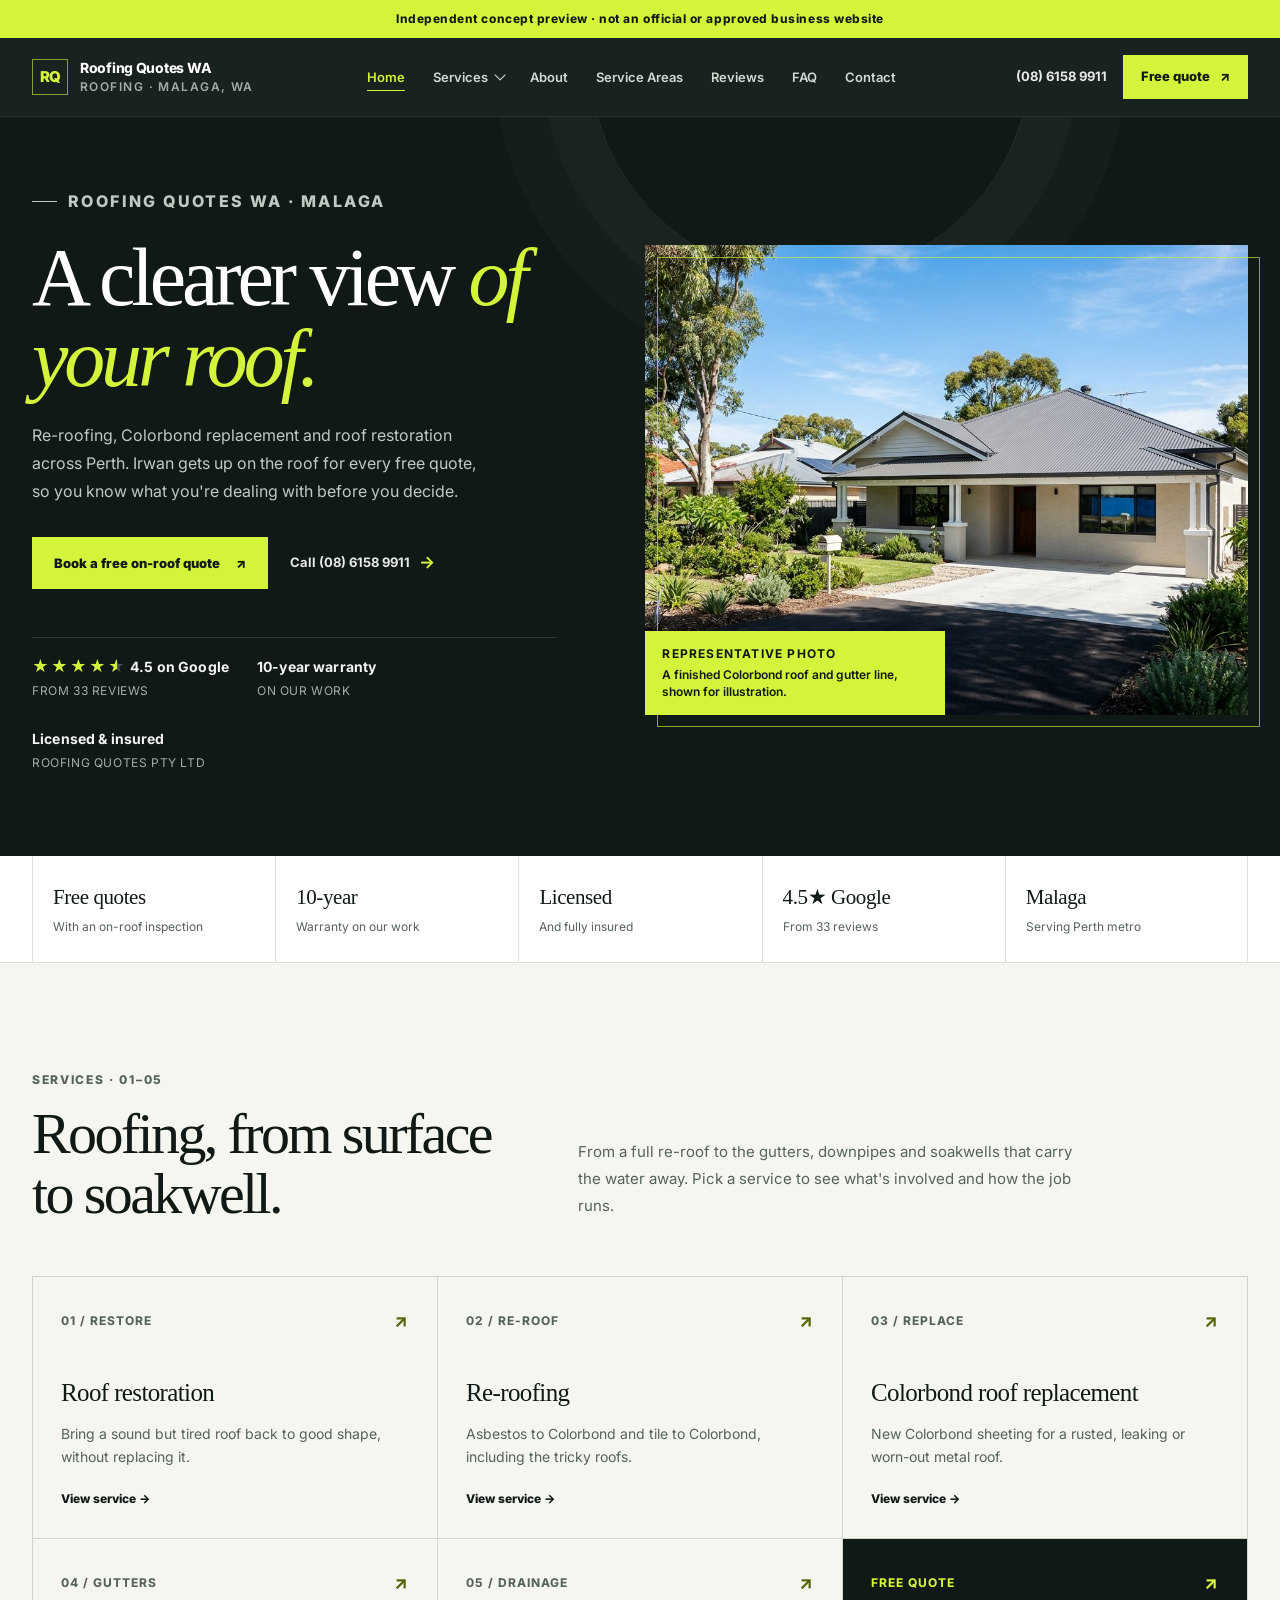
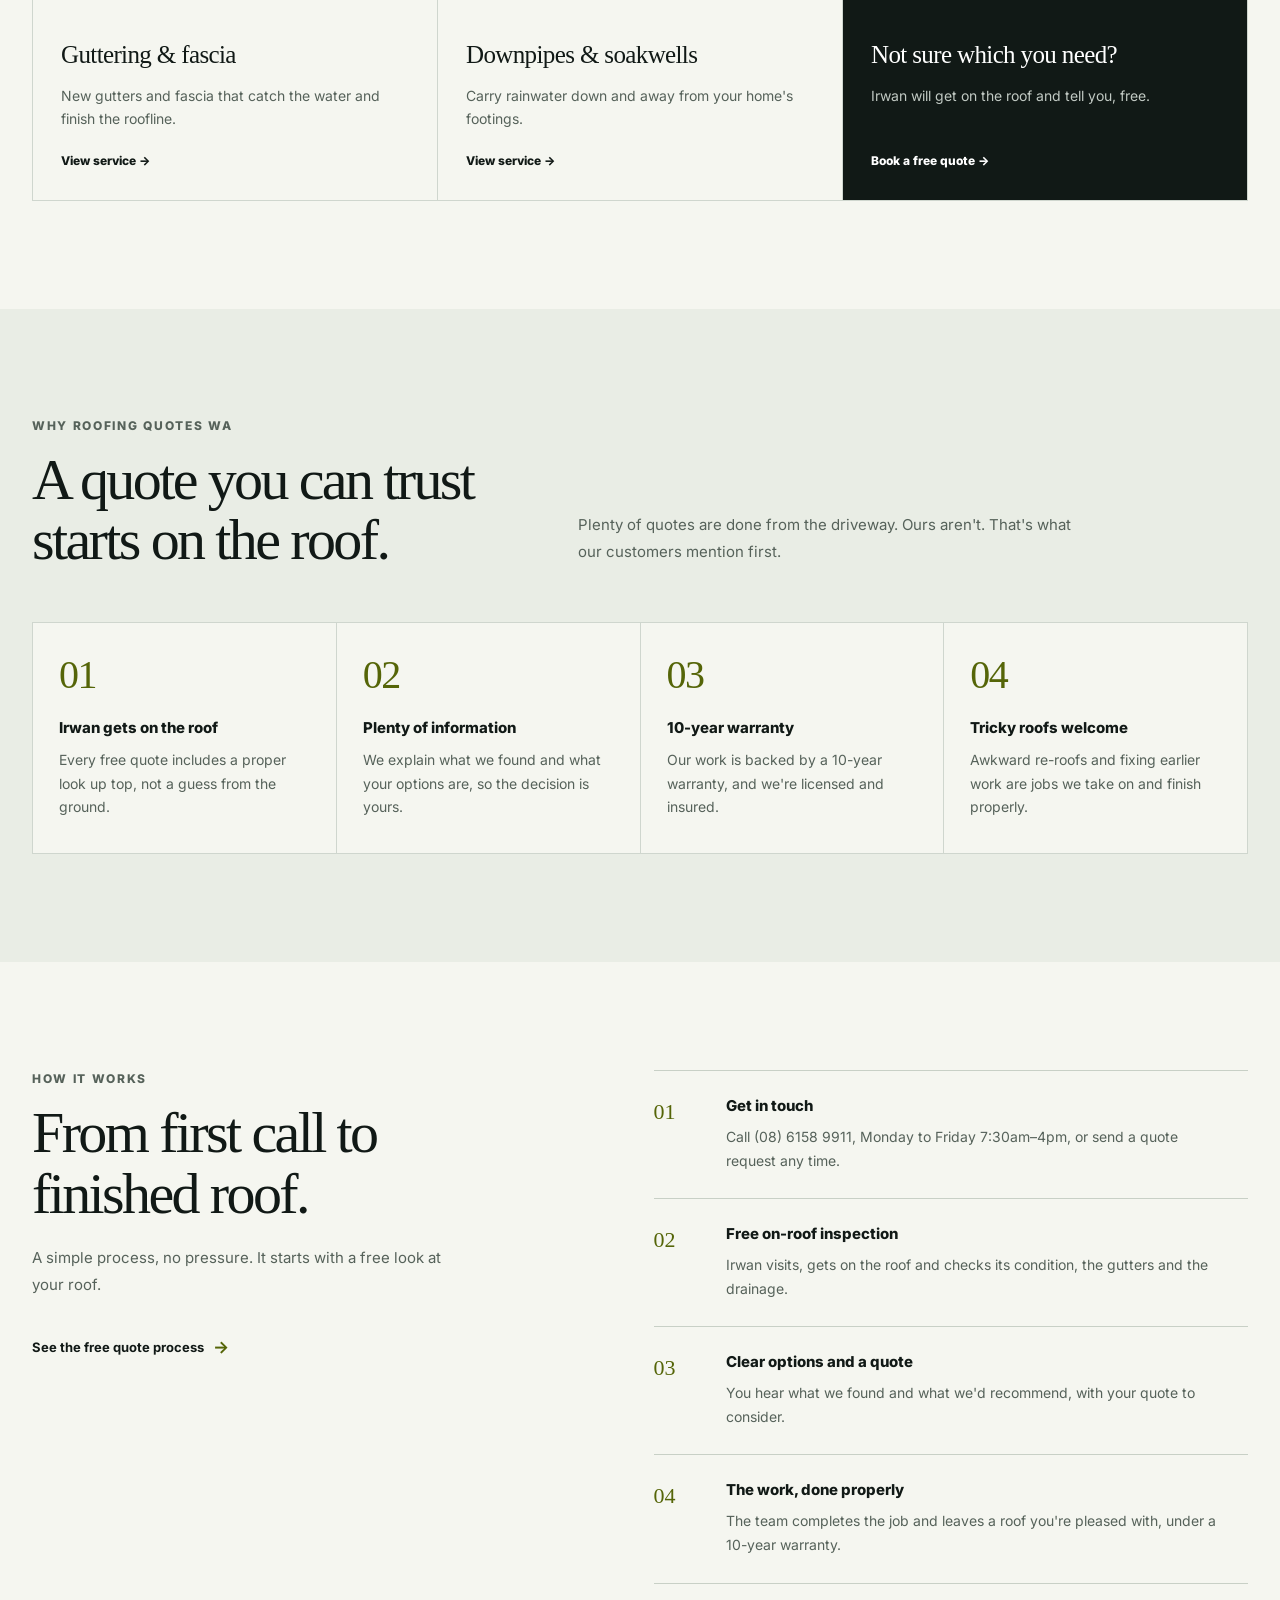
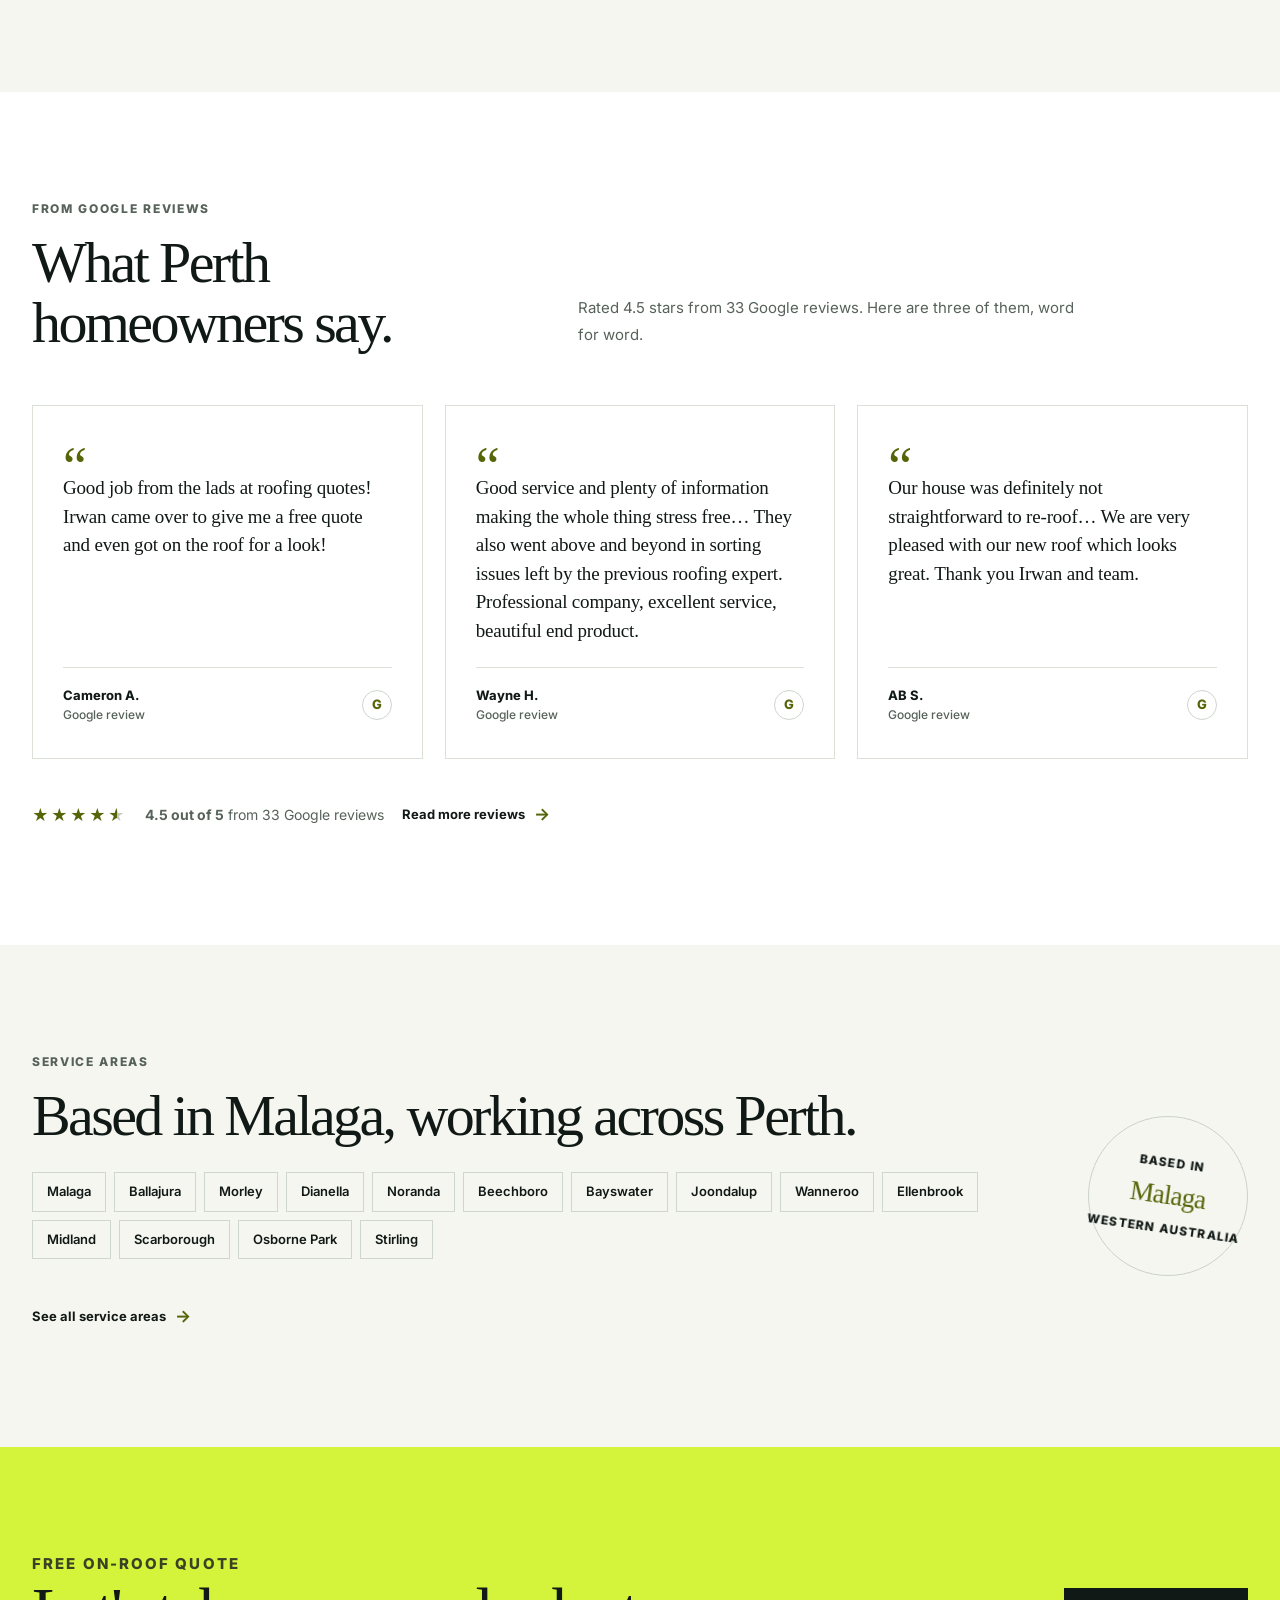
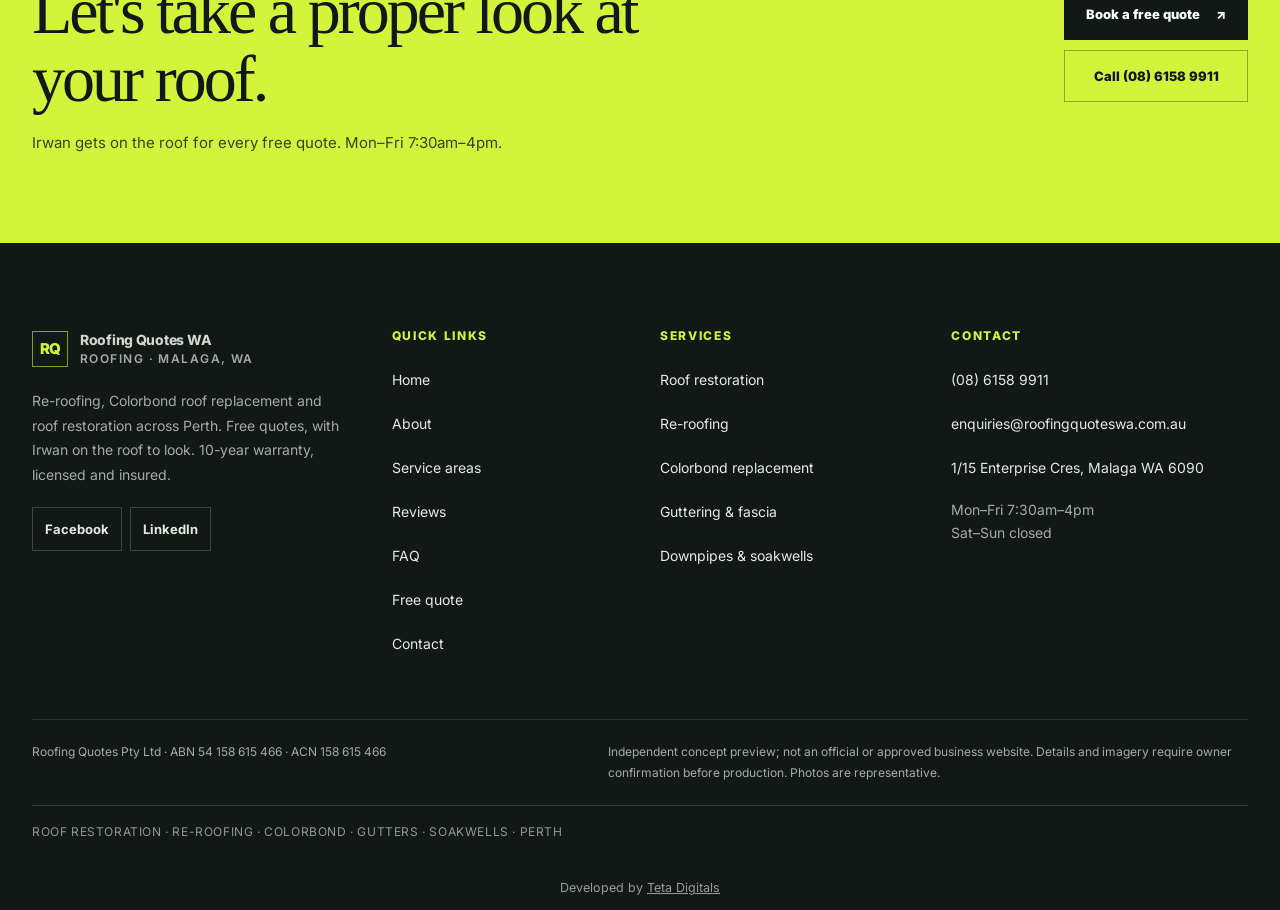
==== roofing-quotes-wa/index.html @ ecea7146 "12 AU roofer preview sites" ====
<!doctype html>
<html lang="en-AU">
<head>
  <meta charset="utf-8">
  <meta name="robots" content="noindex,nofollow">
  <meta name="viewport" content="width=device-width, initial-scale=1">
  <meta name="description" content="Concept website for Roofing Quotes WA: roof restoration, re-roofing, Colorbond roof replacement, guttering, fascia, downpipes and soakwells across Perth, from Malaga.">
  <meta name="theme-color" content="#111916">
  <title>Roofing Quotes WA · Re-roofing &amp; roof restoration, Perth</title>
  <link rel="preconnect" href="https://fonts.googleapis.com">
  <link rel="preconnect" href="https://fonts.gstatic.com" crossorigin>
  <link rel="stylesheet" href="https://fonts.googleapis.com/css2?family=Inter:wght@400;500;600;700;800&display=swap">
  <style>
    :root {
      color-scheme: light;
      --ink: #111916;
      --ink-soft: #28342e;
      --paper: #f5f6f0;
      --white: #fff;
      --lime: #d3f43b;
      --lime-hi: #e0ff55;
      --muted: #56625a;
      --line: #dce1d8;
      --line-2: #cfd6ce;
      --sage: #e9ede5;
      --olive: #556508;
      --on-dark: #c1c9c3;
      --on-dark-2: #a3ada6;
      --serif: Georgia, "Times New Roman", serif;
      --sans: Inter, ui-sans-serif, system-ui, -apple-system, BlinkMacSystemFont, "Segoe UI", sans-serif;
      --max: 1240px;
      --ease: cubic-bezier(.2,.7,.2,1);
    }
    * { box-sizing: border-box; }
    html { scroll-behavior: smooth; }
    body { margin: 0; background: var(--paper); color: var(--ink); font-family: var(--sans); -webkit-font-smoothing: antialiased; line-height: 1.5; }
    img { display: block; max-width: 100%; }
    a { color: inherit; }
    a:focus-visible, button:focus-visible, input:focus-visible, select:focus-visible, textarea:focus-visible, summary:focus-visible { outline: 3px solid #8fac00; outline-offset: 3px; border-radius: 2px; }
    .wrap { width: min(var(--max), calc(100% - 64px)); margin: auto; }
    .skip { position: absolute; left: 12px; top: -80px; z-index: 100; min-height: 48px; min-width: 48px; display: inline-flex; align-items: center; padding: 12px 16px; background: var(--lime); color: var(--ink); font-weight: 800; font-size: 13px; text-decoration: none; }
    .skip:focus { top: 12px; }

    /* Preview banner */
    .preview-notice { padding: 10px 20px; background: var(--lime); color: var(--ink); text-align: center; font-size: 12px; font-weight: 750; letter-spacing: .045em; }

    /* Header */
    .site-header { position: sticky; top: 0; z-index: 50; background: rgba(17,25,22,.96); color: var(--white); backdrop-filter: blur(10px); border-bottom: 1px solid rgba(255,255,255,.07); transition: box-shadow .3s ease; }
    .site-header.scrolled { box-shadow: 0 10px 30px rgba(0,0,0,.18); }
    .header-inner { min-height: 78px; display: flex; align-items: center; justify-content: space-between; gap: 24px; }
    .brand { display: inline-flex; align-items: center; gap: 12px; min-height: 44px; color: inherit; text-decoration: none; }
    .brand-mark { width: 36px; height: 36px; display: grid; place-items: center; border: 1px solid rgba(211,244,59,.6); color: var(--lime); font-size: 15px; font-weight: 850; letter-spacing: -.08em; flex-shrink: 0; }
    .brand-name { font-size: 14px; font-weight: 760; letter-spacing: -.02em; line-height: 1.15; }
    .brand-name small { display: block; margin-top: 4px; color: var(--on-dark-2); font-size: 12px; font-weight: 600; letter-spacing: .12em; text-transform: uppercase; }
    .main-nav { display: flex; align-items: center; gap: 4px; }
    .main-nav > a, .drop-toggle { min-height: 44px; display: inline-flex; align-items: center; gap: 6px; padding: 0 12px; color: #d3dad4; text-decoration: none; font: 600 13px var(--sans); background: none; border: 0; cursor: pointer; position: relative; transition: color .2s ease; }
    .main-nav > a::after, .drop-toggle::after { content: ""; position: absolute; left: 12px; right: 12px; bottom: 8px; height: 1px; background: var(--lime); transform: scaleX(0); transform-origin: left; transition: transform .3s var(--ease); }
    .main-nav > a:hover, .drop-toggle:hover, .main-nav > a.active, .drop-toggle.active { color: var(--lime); }
    .main-nav > a.active::after, .drop-toggle.active::after { transform: scaleX(1); }
    .caret { width: 8px; height: 8px; border-right: 1.5px solid currentColor; border-bottom: 1.5px solid currentColor; transform: rotate(45deg) translateY(-3px); transition: transform .25s ease; }
    .has-drop { position: relative; }
    .has-drop.open .caret { transform: rotate(-135deg) translateY(-1px); }
    .drop { position: absolute; top: calc(100% + 10px); left: -8px; width: 330px; padding: 10px; background: var(--white); color: var(--ink); box-shadow: 0 24px 50px rgba(0,0,0,.22); opacity: 0; visibility: hidden; transform: translateY(6px); transition: opacity .2s ease, transform .2s ease, visibility .2s; }
    .drop::before { content: ""; position: absolute; left: 0; right: 0; top: -12px; height: 12px; }
    .has-drop.open .drop { opacity: 1; visibility: visible; transform: none; }
    .drop a { display: grid; grid-template-columns: 30px 1fr; gap: 4px 10px; min-height: 44px; padding: 11px 12px; text-decoration: none; border-left: 2px solid transparent; transition: background .2s ease, border-color .2s ease; }
    .drop a:hover, .drop a.active { background: var(--paper); border-left-color: var(--lime); }
    .drop a span { color: var(--olive); font-family: var(--serif); font-size: 15px; grid-row: span 2; }
    .drop a b { font-size: 13px; font-weight: 700; }
    .drop a small { color: var(--muted); font-size: 12px; }
    .drop a.drop-all { display: flex; justify-content: space-between; align-items: center; margin-top: 6px; border-top: 1px solid var(--line); font-size: 12px; font-weight: 800; }
    .header-actions { display: flex; align-items: center; gap: 10px; }
    .header-phone { min-height: 44px; display: inline-flex; align-items: center; padding: 0 6px; color: #e6ebe6; font-size: 13px; font-weight: 700; text-decoration: none; white-space: nowrap; }
    .header-phone:hover { color: var(--lime); }
    .nav-cta { min-height: 44px; display: inline-flex; align-items: center; gap: 10px; padding: 0 18px; background: var(--lime); color: var(--ink); font-size: 13px; font-weight: 800; text-decoration: none; white-space: nowrap; transition: background .2s ease, transform .2s ease; }
    .nav-cta:hover { background: var(--lime-hi); transform: translateY(-1px); }
    .burger { display: none; width: 44px; height: 44px; padding: 0; border: 1px solid rgba(255,255,255,.2); background: transparent; color: var(--white); cursor: pointer; place-items: center; }
    .burger span { display: block; width: 18px; height: 1.5px; background: currentColor; position: relative; transition: background .2s; }
    .burger span::before, .burger span::after { content: ""; position: absolute; left: 0; width: 18px; height: 1.5px; background: currentColor; transition: transform .25s var(--ease); }
    .burger span::before { top: -6px; } .burger span::after { top: 6px; }
    .burger[aria-expanded="true"] span { background: transparent; }
    .burger[aria-expanded="true"] span::before { transform: translateY(6px) rotate(45deg); }
    .burger[aria-expanded="true"] span::after { transform: translateY(-6px) rotate(-45deg); }
    .mobile-panel { display: none; }

    /* Buttons */
    .button { min-height: 52px; padding: 0 22px; display: inline-flex; align-items: center; justify-content: center; gap: 16px; background: var(--lime); color: var(--ink); font: 850 13px var(--sans); text-decoration: none; border: 0; cursor: pointer; transition: transform .2s ease, background .2s ease; }
    .button:hover { transform: translateY(-2px); background: var(--lime-hi); }
    .button--dark { background: var(--ink); color: var(--white); }
    .button--dark:hover { background: #27342d; }
    .button--ghost { background: transparent; color: var(--ink); border: 1px solid var(--line-2); }
    .button--ghost:hover { background: var(--white); }
    .text-link { min-height: 44px; display: inline-flex; align-items: center; gap: 9px; color: #e6ebe6; font-size: 13px; font-weight: 700; text-decoration: none; }
    .text-link span { color: var(--lime); font-size: 17px; transition: transform .2s ease; }
    .text-link:hover span { transform: translateX(3px); }
    .text-link--dark { color: var(--ink); }
    .text-link--dark span { color: var(--olive); }

    /* Pages */
    .page { display: none; }
    .page.is-active { display: block; animation: pageIn .45s var(--ease) both; }
    @keyframes pageIn { from { opacity: 0; transform: translateY(8px); } to { opacity: 1; transform: none; } }
    .js .reveal { opacity: 0; transform: translateY(22px); transition: opacity .7s var(--ease), transform .7s var(--ease); }
    .js .reveal.in { opacity: 1; transform: none; }
    .reveal.d1 { transition-delay: .08s; } .reveal.d2 { transition-delay: .16s; } .reveal.d3 { transition-delay: .24s; }

    /* Type */
    .eyebrow { display: flex; align-items: center; gap: 11px; margin: 0; color: var(--lime); font-size: 12px; font-weight: 800; letter-spacing: .15em; text-transform: uppercase; }
    .eyebrow::before { content: ""; display: inline-block; width: 25px; height: 1px; background: currentColor; }
    h1 { margin: 22px 0; font-family: var(--serif); font-size: clamp(46px, 6.4vw, 82px); font-weight: 400; letter-spacing: -.05em; line-height: .99; }
    h1 em, h2 em { color: var(--lime); font-style: italic; font-weight: 400; }
    h2 { margin: 0; font-family: var(--serif); font-size: clamp(36px, 4.6vw, 58px); font-weight: 400; letter-spacing: -.045em; line-height: 1.04; }
    .light h2 em { color: var(--olive); }
    h3 { font-family: var(--serif); font-weight: 400; letter-spacing: -.025em; }
    .kicker { margin: 0 0 15px; color: var(--muted); font-size: 12px; font-weight: 800; letter-spacing: .14em; text-transform: uppercase; }
    .lead { color: var(--muted); font-size: 15px; line-height: 1.8; }

    /* Home hero */
    .hero { position: relative; overflow: hidden; background: var(--ink); color: var(--white); }
    .hero::after, .page-hero::after { content: ""; position: absolute; z-index: 0; width: 440px; height: 440px; top: -280px; left: 46%; border: 1px solid rgba(255,255,255,.09); border-radius: 50%; box-shadow: 0 0 0 48px rgba(255,255,255,.025), 0 0 0 96px rgba(255,255,255,.02); pointer-events: none; }
    .hero-inner { position: relative; z-index: 1; min-height: 640px; padding: 70px 0 84px; display: grid; grid-template-columns: .93fr 1.07fr; align-items: center; gap: clamp(38px, 7vw, 94px); }
    .hero-copy > p { max-width: 450px; margin: 0; color: var(--on-dark); font-size: 16px; line-height: 1.75; }
    .hero-actions { display: flex; align-items: center; gap: 22px; flex-wrap: wrap; margin-top: 32px; }
    .hero-meta { display: flex; flex-wrap: wrap; gap: 28px; margin-top: 48px; padding-top: 18px; border-top: 1px solid rgba(255,255,255,.14); color: var(--on-dark-2); font-size: 12px; letter-spacing: .05em; text-transform: uppercase; }
    .hero-meta strong { display: block; margin-bottom: 5px; color: #f4f6f2; font-size: 14px; letter-spacing: .01em; text-transform: none; }
    .hero-photo { position: relative; margin: 0; min-height: 470px; background: #39443d; }
    .hero-photo::before { content: ""; position: absolute; z-index: 1; inset: 12px -12px -12px 12px; border: 1px solid rgba(211,244,59,.65); pointer-events: none; }
    .hero-photo img { position: absolute; width: 100%; height: 100%; inset: 0; object-fit: cover; }
    .photo-caption { position: absolute; z-index: 2; left: 0; bottom: 0; max-width: 300px; padding: 14px 17px; background: var(--lime); color: var(--ink); font-size: 12px; font-weight: 600; line-height: 1.45; }
    .photo-caption b { display: block; margin-bottom: 3px; font-size: 12px; letter-spacing: .1em; text-transform: uppercase; }
    .stars { --r: 4.5; --on: var(--lime); --off: rgba(255,255,255,.25); display: inline-block; font-size: 16px; letter-spacing: 2px; line-height: 1; background: linear-gradient(90deg, var(--on) calc(var(--r) / 5 * 100%), var(--off) 0); -webkit-background-clip: text; background-clip: text; color: transparent; }
    .stars::before { content: "★★★★★"; }
    .stars--light { --on: var(--olive); --off: #c3cabf; }

    /* Trust bar */
    .trust { background: var(--white); border-bottom: 1px solid var(--line); }
    .trust-inner { display: grid; grid-template-columns: repeat(5, 1fr); }
    .trust-item { padding: 26px 20px; border-left: 1px solid var(--line); display: flex; flex-direction: column; gap: 4px; }
    .trust-item:last-child { border-right: 1px solid var(--line); }
    .trust-item b { font-family: var(--serif); font-size: 21px; font-weight: 400; letter-spacing: -.02em; }
    .trust-item span { color: var(--muted); font-size: 12px; }

    /* Sections */
    .section { padding: 108px 0; }
    .section--sage { background: var(--sage); }
    .section--white { background: var(--white); }
    .section-heading { display: grid; grid-template-columns: .85fr 1.15fr; gap: 50px; align-items: end; margin-bottom: 52px; }
    .section-heading > p { max-width: 520px; margin: 0 0 5px; color: var(--muted); font-size: 15px; line-height: 1.8; }

    .service-grid { display: grid; grid-template-columns: repeat(3, 1fr); border-top: 1px solid var(--line-2); border-left: 1px solid var(--line-2); }
    .service-card { position: relative; min-height: 250px; padding: 30px 28px; display: flex; flex-direction: column; border-right: 1px solid var(--line-2); border-bottom: 1px solid var(--line-2); text-decoration: none; transition: background .25s ease; }
    .service-card::after { content: ""; position: absolute; left: 0; bottom: -1px; height: 2px; width: 100%; background: var(--lime); transform: scaleX(0); transform-origin: left; transition: transform .4s var(--ease); }
    .service-card:hover { background: var(--white); }
    .service-card:hover::after { transform: scaleX(1); }
    .service-number { display: flex; align-items: center; justify-content: space-between; color: var(--muted); font-size: 12px; font-weight: 750; letter-spacing: .08em; }
    .service-number span:last-child { color: var(--olive); font-size: 18px; transition: transform .25s ease; }
    .service-card:hover .service-number span:last-child { transform: translate(3px, -3px); }
    .service-card h3 { margin: 40px 0 10px; font-size: 25px; }
    .service-card p { margin: 0; color: var(--muted); font-size: 14px; line-height: 1.65; }
    .service-card .more { margin-top: auto; padding-top: 22px; font-size: 12px; font-weight: 800; }
    .service-card--cta { background: var(--ink); color: var(--white); }
    .service-card--cta:hover { background: var(--ink-soft); }
    .service-card--cta p { color: var(--on-dark); }
    .service-card--cta .service-number { color: var(--lime); }
    .service-card--cta .service-number span:last-child { color: var(--lime); }

    .why-grid { display: grid; grid-template-columns: repeat(4, 1fr); gap: 1px; background: var(--line-2); border: 1px solid var(--line-2); }
    .why { padding: 32px 26px 34px; background: var(--paper); }
    .why .num { color: var(--olive); font-family: var(--serif); font-size: 40px; letter-spacing: -.04em; line-height: 1; }
    .why h3 { margin: 22px 0 8px; font-family: var(--sans); font-size: 15px; font-weight: 780; letter-spacing: 0; }
    .why p { margin: 0; color: var(--muted); font-size: 14px; line-height: 1.7; }

    .split { display: grid; grid-template-columns: .92fr 1.08fr; gap: clamp(50px, 9vw, 130px); align-items: start; }
    .split-intro p:not(.kicker) { max-width: 420px; margin: 20px 0 0; color: var(--muted); font-size: 15px; line-height: 1.8; }
    .split-intro .button, .split-intro .text-link { margin-top: 28px; }
    .steps { border-top: 1px solid #c8d0c6; margin: 0; padding: 0; list-style: none; }
    .step { display: grid; grid-template-columns: 54px 1fr; gap: 18px; padding: 24px 0 26px; border-bottom: 1px solid #c8d0c6; }
    .step-no { color: var(--olive); font-family: var(--serif); font-size: 22px; }
    .step h3 { margin: 0 0 7px; font-family: var(--sans); font-size: 15px; font-weight: 780; letter-spacing: 0; }
    .step p { max-width: 500px; margin: 0; color: var(--muted); font-size: 14px; line-height: 1.7; }

    .quotes { display: grid; grid-template-columns: repeat(3, 1fr); gap: 22px; }
    .quote-card { margin: 0; padding: 34px 30px; display: flex; flex-direction: column; gap: 22px; background: var(--white); border: 1px solid var(--line); transition: transform .3s var(--ease), box-shadow .3s ease; }
    .quote-card:hover { transform: translateY(-4px); box-shadow: 0 20px 40px rgba(17,25,22,.08); }
    .quote-card blockquote { margin: 0; font-family: var(--serif); font-size: 19px; line-height: 1.5; letter-spacing: -.01em; }
    .quote-card blockquote::before { content: "“"; display: block; height: 34px; color: var(--olive); font-size: 54px; line-height: 1; }
    .quote-card figcaption { margin-top: auto; padding-top: 18px; border-top: 1px solid var(--line); display: flex; justify-content: space-between; align-items: center; gap: 12px; font-size: 13px; font-weight: 750; }
    .quote-card figcaption small { display: block; color: var(--muted); font-weight: 500; font-size: 12px; }
    .g-mark { width: 30px; height: 30px; display: grid; place-items: center; border: 1px solid var(--line-2); border-radius: 50%; color: var(--olive); font-size: 13px; font-weight: 800; }
    main:focus { outline: none; }
    .rating-row { display: flex; align-items: center; gap: 18px; flex-wrap: wrap; margin-top: 34px; }
    .rating-row p { margin: 0; color: var(--muted); font-size: 14px; }

    .areas-teaser { display: grid; grid-template-columns: 1fr auto; align-items: center; gap: 40px; }
    .suburb-cloud { display: flex; flex-wrap: wrap; gap: 8px; margin-top: 26px; padding: 0; list-style: none; }
    .suburb-cloud li { padding: 9px 14px; border: 1px solid var(--line-2); font-size: 13px; font-weight: 600; background: var(--paper); }
    .location-stamp { width: 160px; height: 160px; display: grid; place-items: center; border: 1px solid #cad2c8; border-radius: 50%; text-align: center; transform: rotate(-8deg); flex-shrink: 0; }
    .location-stamp span { transform: rotate(8deg); color: var(--ink); font-size: 12px; font-weight: 800; line-height: 1.7; letter-spacing: .1em; text-transform: uppercase; }
    .location-stamp b { display: block; color: var(--olive); font-family: var(--serif); font-size: 27px; font-weight: 400; letter-spacing: -.03em; text-transform: none; }

    /* CTA band */
    .cta-band { padding: 88px 0; background: var(--lime); }
    .cta-inner { display: flex; align-items: center; justify-content: space-between; gap: 38px; }
    .cta-band h2 { max-width: 680px; font-size: clamp(38px, 5.3vw, 66px); }
    .cta-band p { margin: 16px 0 0; color: #394222; font-size: 15px; line-height: 1.7; }
    .cta-band .kicker { color: #394222; }
    .cta-actions { display: flex; flex-direction: column; gap: 10px; flex-shrink: 0; }
    .cta-actions .button--ghost { border-color: rgba(17,25,22,.35); }
    .cta-actions .button--ghost:hover { background: rgba(255,255,255,.4); }

    /* Inner page hero */
    .page-hero { position: relative; overflow: hidden; background: var(--ink); color: var(--white); }
    .page-hero-inner { position: relative; z-index: 1; padding: 64px 0 80px; }
    .page-hero h1 { max-width: 820px; font-size: clamp(42px, 5.6vw, 72px); }
    .page-hero p.sub { max-width: 600px; margin: 0; color: var(--on-dark); font-size: 16px; line-height: 1.75; }
    .page-hero .hero-actions { margin-top: 30px; }
    .crumbs { display: flex; flex-wrap: wrap; align-items: center; gap: 4px; margin: 0 0 22px; padding: 0; list-style: none; color: var(--on-dark-2); font-size: 12px; }
    .crumbs a { min-height: 44px; display: inline-flex; align-items: center; color: #e6ebe6; text-decoration: none; }
    .crumbs a:hover { color: var(--lime); }
    .crumbs li + li::before { content: "/"; margin-right: 4px; color: #6f7b73; }
    .page-hero--split .page-hero-inner { display: grid; grid-template-columns: 1fr .9fr; gap: clamp(36px, 6vw, 80px); align-items: center; }

    /* Service detail */
    .detail-grid { display: grid; grid-template-columns: 1.1fr .9fr; gap: clamp(40px, 7vw, 100px); align-items: start; }
    .detail-copy p { margin: 0 0 18px; color: var(--ink-soft); font-size: 16px; line-height: 1.85; }
    .detail-copy h2 { margin-bottom: 26px; }
    .signs { margin: 0; padding: 30px; list-style: none; background: var(--white); border: 1px solid var(--line); }
    .signs h3 { margin: 0 0 14px; font-size: 24px; }
    .signs li { display: grid; grid-template-columns: 22px 1fr; gap: 10px; padding: 13px 0; border-top: 1px solid var(--line); font-size: 14px; line-height: 1.6; color: var(--ink-soft); }
    .signs li::before { content: ""; width: 8px; height: 8px; margin-top: 7px; background: #9db60a; border-radius: 50%; }
    .signs li.h { display: block; border: 0; padding: 0; }
    .signs li.h::before { display: none; }
    .detail-photo { position: relative; margin: 0 0 0; }
    .detail-photo img { width: 100%; aspect-ratio: 4 / 3; object-fit: cover; }
    .detail-photo figcaption { margin-top: 10px; color: var(--muted); font-size: 12px; }
    .options { display: grid; grid-template-columns: 1fr 1fr; gap: 1px; margin-top: 26px; background: var(--line-2); border: 1px solid var(--line-2); }
    .options div { padding: 22px; background: var(--paper); }
    .options b { display: block; margin-bottom: 6px; font-family: var(--serif); font-weight: 400; font-size: 20px; }
    .options p { margin: 0; font-size: 14px; color: var(--muted); line-height: 1.6; }

    /* About */
    .story { display: grid; grid-template-columns: .8fr 1.2fr; gap: clamp(40px, 8vw, 120px); }
    .story-body p { margin: 0 0 20px; font-size: 17px; line-height: 1.85; color: var(--ink-soft); }
    .story-body p:first-child { font-family: var(--serif); font-size: 26px; line-height: 1.45; letter-spacing: -.015em; color: var(--ink); }
    .creds { display: grid; grid-template-columns: repeat(3, 1fr); gap: 22px; }
    .cred { padding: 28px; background: var(--white); border: 1px solid var(--line); }
    .cred .kicker { margin-bottom: 10px; }
    .cred b { display: block; font-family: var(--serif); font-size: 24px; font-weight: 400; letter-spacing: -.02em; }
    .cred p { margin: 10px 0 0; color: var(--muted); font-size: 14px; line-height: 1.6; }
    .badge-panel { position: relative; padding: 40px; background: var(--ink); color: var(--white); }
    .badge-panel::before { content: ""; position: absolute; inset: 12px -12px -12px 12px; border: 1px solid rgba(211,244,59,.5); pointer-events: none; }
    .badge-panel dl { margin: 0; }
    .badge-panel div { padding: 16px 0; border-bottom: 1px solid rgba(255,255,255,.12); }
    .badge-panel div:last-child { border: 0; }
    .badge-panel dt { color: var(--on-dark-2); font-size: 12px; font-weight: 700; letter-spacing: .14em; text-transform: uppercase; }
    .badge-panel dd { margin: 6px 0 0; font-family: var(--serif); font-size: 22px; letter-spacing: -.02em; }

    /* Areas */
    .region-grid { display: grid; grid-template-columns: repeat(3, 1fr); gap: 22px; }
    .region { padding: 32px 30px; background: var(--white); border: 1px solid var(--line); }
    .region h3 { margin: 0 0 6px; font-size: 26px; }
    .region > p { margin: 0 0 18px; color: var(--muted); font-size: 14px; }
    .region ul { margin: 0; padding: 0; list-style: none; columns: 2; column-gap: 18px; }
    .region li { padding: 8px 0; border-top: 1px solid var(--line); font-size: 14px; font-weight: 600; break-inside: avoid; }
    .region--home { background: var(--ink); color: var(--white); border-color: var(--ink); }
    .region--home > p { color: var(--on-dark); }
    .region--home li { border-color: rgba(255,255,255,.14); }

    /* Reviews */
    .rating-card { display: grid; grid-template-columns: auto 1fr auto; gap: 34px; align-items: center; padding: 36px 40px; background: var(--white); border: 1px solid var(--line); margin-bottom: 30px; }
    .rating-card .big { font-family: var(--serif); font-size: 76px; line-height: 1; letter-spacing: -.05em; }
    .rating-card .stars { font-size: 24px; }
    .rating-card p { margin: 8px 0 0; color: var(--muted); font-size: 14px; }

    /* FAQ */
    .faq-wrap { display: grid; grid-template-columns: .7fr 1.3fr; gap: clamp(40px, 7vw, 100px); align-items: start; }
    .faq-side { position: sticky; top: 110px; }
    .faq-side p:not(.kicker) { color: var(--muted); font-size: 15px; line-height: 1.8; }
    .faq { border-top: 1px solid var(--line-2); }
    .faq details { border-bottom: 1px solid var(--line-2); }
    .faq summary { min-height: 64px; display: flex; justify-content: space-between; align-items: center; gap: 20px; padding: 20px 0; cursor: pointer; list-style: none; font-family: var(--serif); font-size: 21px; letter-spacing: -.015em; line-height: 1.35; }
    .faq summary::-webkit-details-marker { display: none; }
    .faq summary::after { content: "+"; flex-shrink: 0; width: 36px; height: 36px; display: grid; place-items: center; border: 1px solid var(--line-2); font-family: var(--sans); font-size: 18px; color: var(--olive); transition: transform .3s var(--ease), background .2s; }
    .faq details[open] summary::after { transform: rotate(45deg); background: var(--lime); color: var(--ink); border-color: var(--lime); }
    .faq summary:hover { color: var(--olive); }
    .faq .answer { padding: 0 60px 24px 0; color: var(--ink-soft); font-size: 15px; line-height: 1.8; }
    .faq .answer p { margin: 0 0 10px; }

    /* Contact + form */
    .contact-grid { display: grid; grid-template-columns: 1.15fr .85fr; gap: clamp(36px, 6vw, 80px); align-items: start; }
    .form-card { position: relative; padding: clamp(28px, 4vw, 46px); background: var(--white); border: 1px solid var(--line); }
    .form-card h2 { font-size: clamp(30px, 3.4vw, 42px); }
    .form-card > p { margin: 12px 0 28px; color: var(--muted); font-size: 14px; line-height: 1.7; }
    .fields { display: grid; grid-template-columns: 1fr 1fr; gap: 18px; }
    .field { display: flex; flex-direction: column; gap: 7px; }
    .field--full { grid-column: 1 / -1; }
    .field label { font-size: 12px; font-weight: 750; letter-spacing: .04em; }
    .field label span { color: var(--muted); font-weight: 500; }
    .field input, .field select, .field textarea { width: 100%; min-height: 50px; padding: 12px 14px; border: 1px solid #b9c2b8; border-radius: 0; background: var(--paper); color: var(--ink); font: 400 15px var(--sans); transition: border-color .2s, background .2s; }
    .field textarea { min-height: 130px; resize: vertical; }
    .field input:focus, .field select:focus, .field textarea:focus { border-color: var(--ink); background: var(--white); }
    .field .err { display: none; color: #a1260d; font-size: 12px; font-weight: 600; }
    .field.invalid input, .field.invalid select { border-color: #a1260d; }
    .field.invalid .err { display: block; }
    .form-foot { display: flex; align-items: center; justify-content: space-between; gap: 18px; flex-wrap: wrap; margin-top: 24px; }
    .form-foot small { max-width: 300px; color: var(--muted); font-size: 12px; line-height: 1.6; }
    .thanks { display: none; text-align: left; }
    .thanks .tick { width: 56px; height: 56px; display: grid; place-items: center; background: var(--lime); font-size: 24px; font-weight: 800; margin-bottom: 22px; }
    .thanks p { color: var(--muted); font-size: 15px; line-height: 1.75; }
    .thanks .links { display: flex; flex-wrap: wrap; gap: 10px; margin-top: 18px; }
    .form-card.sent form { display: none; }
    .form-card.sent .thanks { display: block; animation: pageIn .4s var(--ease) both; }
    .info-stack { display: grid; gap: 16px; }
    .info-card { padding: 24px 26px; background: var(--white); border: 1px solid var(--line); }
    .info-card .kicker { margin-bottom: 8px; }
    .info-card a.big, .info-card .big { display: inline-flex; align-items: center; min-height: 44px; font-family: var(--serif); font-size: 23px; letter-spacing: -.02em; text-decoration: none; word-break: break-word; }
    .info-card a.big:hover { color: var(--olive); }
    .info-card p { margin: 4px 0 0; color: var(--muted); font-size: 14px; line-height: 1.6; }
    .hours { margin: 6px 0 0; padding: 0; list-style: none; }
    .hours li { display: flex; justify-content: space-between; padding: 9px 0; border-top: 1px solid var(--line); font-size: 14px; }
    .hours li span:last-child { font-weight: 700; }
    .hours li.closed span:last-child { color: var(--muted); font-weight: 500; }
    .map-card { position: relative; display: block; min-height: 230px; overflow: hidden; background: var(--ink); color: var(--white); text-decoration: none; }
    .map-card .grid-lines { position: absolute; inset: 0; background-image: linear-gradient(rgba(255,255,255,.06) 1px, transparent 1px), linear-gradient(90deg, rgba(255,255,255,.06) 1px, transparent 1px); background-size: 34px 34px; }
    .map-card .road { position: absolute; background: rgba(211,244,59,.22); }
    .map-card .pin { position: absolute; left: 58%; top: 38%; width: 22px; height: 22px; border-radius: 50% 50% 50% 0; background: var(--lime); transform: rotate(-45deg); box-shadow: 0 0 0 10px rgba(211,244,59,.18), 0 0 0 22px rgba(211,244,59,.08); transition: transform .3s var(--ease); }
    .map-card:hover .pin { transform: rotate(-45deg) translate(3px,-3px); }
    .map-card .map-label { position: absolute; left: 0; bottom: 0; right: 0; display: flex; justify-content: space-between; align-items: end; gap: 12px; padding: 18px 22px; background: linear-gradient(transparent, rgba(17,25,22,.95)); }
    .map-card .map-label b { display: block; font-family: var(--serif); font-size: 20px; font-weight: 400; }
    .map-card .map-label small { color: var(--on-dark); font-size: 13px; }
    .map-card .map-label span { color: var(--lime); font-size: 13px; font-weight: 800; white-space: nowrap; }

    /* Free quote */
    .fq-photo { position: relative; margin: 0; min-height: 420px; }
    .fq-photo::before { content: ""; position: absolute; z-index: 1; inset: 12px -12px -12px 12px; border: 1px solid rgba(211,244,59,.65); pointer-events: none; }
    .fq-photo img { position: absolute; inset: 0; width: 100%; height: 100%; object-fit: cover; }
    .fq-steps { display: grid; grid-template-columns: repeat(5, 1fr); gap: 0; margin: 0; padding: 0; list-style: none; border-top: 1px solid var(--line-2); }
    .fq-steps li { position: relative; padding: 30px 22px 30px 0; border-right: 1px solid var(--line-2); }
    .fq-steps li + li { padding-left: 22px; }
    .fq-steps li:last-child { border-right: 0; }
    .fq-steps .step-no { display: block; margin-bottom: 26px; font-size: 40px; letter-spacing: -.04em; line-height: 1; }
    .fq-steps h3 { margin: 0 0 8px; font-family: var(--sans); font-size: 15px; font-weight: 780; letter-spacing: 0; }
    .fq-steps p { margin: 0; color: var(--muted); font-size: 14px; line-height: 1.7; }
    .bring { margin: 0; padding: 0; list-style: none; }
    .bring li { padding: 14px 0; border-top: 1px solid #c8d0c6; font-size: 15px; display: grid; grid-template-columns: 28px 1fr; }
    .bring li::before { content: "→"; color: var(--olive); font-weight: 800; }

    /* Footer */
    .site-footer { padding: 84px 0 0; background: var(--ink); color: #d0d8d1; }
    .footer-top { display: grid; grid-template-columns: 1.4fr 1fr 1.1fr 1.3fr; gap: 40px; padding-bottom: 54px; }
    .footer-top .brand { margin-bottom: 18px; }
    .footer-blurb { max-width: 330px; margin: 0 0 20px; color: var(--on-dark-2); font-size: 14px; line-height: 1.75; }
    .footer-col h3 { margin: 0 0 12px; color: var(--lime); font-family: var(--sans); font-size: 12px; font-weight: 800; letter-spacing: .14em; text-transform: uppercase; }
    .footer-col ul { margin: 0; padding: 0; list-style: none; }
    .footer-col a { min-height: 44px; min-width: 44px; display: inline-flex; align-items: center; color: #e5ece5; font-size: 14px; text-decoration: none; transition: color .2s; }
    .footer-col a:hover { color: var(--lime); }
    .footer-col p { margin: 10px 0; color: var(--on-dark-2); font-size: 14px; line-height: 1.6; }
    .socials { display: flex; gap: 8px; }
    .socials a { min-width: 44px; min-height: 44px; display: inline-flex; align-items: center; justify-content: center; padding: 0 12px; border: 1px solid rgba(255,255,255,.18); color: #e5ece5; font-size: 13px; font-weight: 700; text-decoration: none; transition: border-color .2s, color .2s; }
    .socials a:hover { border-color: var(--lime); color: var(--lime); }
    .footer-ids { padding: 22px 0; border-top: 1px solid rgba(255,255,255,.13); display: flex; flex-wrap: wrap; justify-content: space-between; gap: 12px 30px; color: var(--on-dark-2); font-size: 12px; line-height: 1.7; }
    .footer-ids p { margin: 0; max-width: 640px; }
    .footer-bottom { padding: 16px 0 26px; border-top: 1px solid rgba(255,255,255,.13); color: #8d9a91; font-size: 12px; letter-spacing: .05em; line-height: 1.6; }

    .to-top { position: fixed; right: 22px; bottom: 22px; z-index: 40; width: 48px; height: 48px; display: grid; place-items: center; border: 0; background: var(--lime); color: var(--ink); font-size: 18px; font-weight: 800; cursor: pointer; box-shadow: 0 10px 24px rgba(0,0,0,.2); opacity: 0; visibility: hidden; pointer-events: none; transform: translateY(10px); transition: opacity .25s, transform .25s, visibility .25s; }
    .to-top.show { opacity: 1; visibility: visible; pointer-events: auto; transform: none; }

    /* Responsive */
    @media (max-width: 1120px) {
      .main-nav, .header-phone { display: none; }
      .burger { display: grid; }
      .mobile-panel:not([hidden]) { display: block; max-height: calc(100vh - 78px); overflow-y: auto; border-top: 1px solid rgba(255,255,255,.1); background: var(--ink); animation: pageIn .25s var(--ease) both; }
      .mobile-panel nav { display: flex; flex-direction: column; padding: 12px 0 26px; }
      .mobile-panel nav > a { min-height: 52px; display: flex; align-items: center; border-bottom: 1px solid rgba(255,255,255,.08); color: #e6ebe6; font-family: var(--serif); font-size: 22px; text-decoration: none; }
      .mobile-panel nav > a.active { color: var(--lime); }
      .mobile-sub { display: grid; grid-template-columns: 1fr 1fr; padding: 4px 0 8px 14px; border-bottom: 1px solid rgba(255,255,255,.08); }
      .mobile-sub a { min-height: 44px; display: flex; align-items: center; color: var(--on-dark); font-size: 14px; text-decoration: none; }
      .mobile-sub a.active { color: var(--lime); }
      .mobile-actions { display: grid; gap: 10px; margin-top: 22px; }
      .button--ghost-dark { background: transparent; color: var(--white); border: 1px solid rgba(255,255,255,.25); }
      .button--ghost-dark:hover { background: rgba(255,255,255,.06); }
      .trust-inner { grid-template-columns: repeat(3, 1fr); }
      .trust-item:nth-child(3) { border-right: 1px solid var(--line); }
      .trust-item:nth-child(n+4) { border-top: 1px solid var(--line); }
      .why-grid { grid-template-columns: repeat(2, 1fr); }
      .fq-steps { grid-template-columns: repeat(3, 1fr); }
      .fq-steps li:nth-child(3) { border-right: 0; }
      .fq-steps li:nth-child(4) { padding-left: 0; }
      .fq-steps li:nth-child(n+4) { border-top: 1px solid var(--line-2); }
      .footer-top { grid-template-columns: 1fr 1fr; }
    }
    @media (max-width: 860px) {
      .wrap { width: min(100% - 40px, var(--max)); }
      .header-inner { min-height: 70px; }
      .hero-inner, .page-hero--split .page-hero-inner { min-height: unset; grid-template-columns: 1fr; padding: 56px 0 64px; gap: 44px; }
      .hero-photo, .fq-photo { min-height: 360px; }
      .section { padding: 76px 0; }
      .section-heading, .split, .detail-grid, .story, .faq-wrap, .contact-grid { grid-template-columns: 1fr; gap: 30px; }
      .section-heading { margin-bottom: 36px; }
      .faq-side { position: static; }
      .service-grid { grid-template-columns: repeat(2, 1fr); }
      .quotes, .region-grid, .creds { grid-template-columns: 1fr; }
      .cta-band { padding: 66px 0; }
      .cta-inner { flex-direction: column; align-items: flex-start; gap: 26px; }
      .areas-teaser { grid-template-columns: 1fr; }
      .location-stamp { display: none; }
      .rating-card { grid-template-columns: 1fr; gap: 14px; padding: 30px; }
    }
    @media (max-width: 560px) {
      .preview-notice { padding: 9px 14px; font-size: 12px; letter-spacing: .02em; }
      .wrap { width: calc(100% - 36px); }
      .brand-mark { width: 32px; height: 32px; }
      .brand-name { font-size: 13px; }
      .nav-cta { padding: 0 13px; font-size: 12px; }
      .nav-cta span { display: none; }
      h1 { font-size: clamp(42px, 12.5vw, 60px); }
      .hero-copy > p, .page-hero p.sub { font-size: 15px; }
      .hero-meta { gap: 18px; }
      .hero-photo, .fq-photo { min-height: 280px; }
      .trust-inner { grid-template-columns: 1fr 1fr; }
      .trust-item { border-top: 1px solid var(--line); border-right: 1px solid var(--line); padding: 20px 16px; }
      .trust-item:nth-child(odd) { border-left: 0; }
      .trust-item:nth-child(even) { border-right: 0; border-left: 1px solid var(--line); }
      .trust-item:last-child { grid-column: 1 / -1; border-left: 0; }
      .service-grid, .why-grid, .fields, .options, .fq-steps { grid-template-columns: 1fr; }
      .fq-steps li, .fq-steps li + li { padding: 24px 0; border-right: 0; border-top: 1px solid var(--line-2); }
      .fq-steps li:first-child { border-top: 0; }
      .service-card { min-height: 200px; padding: 24px; }
      .service-card h3 { margin-top: 28px; }
      .mobile-sub { grid-template-columns: 1fr; }
      .faq .answer { padding-right: 0; }
      .footer-top { grid-template-columns: 1fr; gap: 30px; }
      .cta-actions { width: 100%; }
      .region ul { columns: 1; }
      .to-top { right: 14px; bottom: 14px; }
    }
    @media (prefers-reduced-motion: reduce) {
      *, *::before, *::after { scroll-behavior: auto !important; animation: none !important; transition-duration: .01ms !important; }
      .js .reveal { opacity: 1; transform: none; }
    }
  </style>
</head>
<body>
  <a class="skip" href="#main" id="skip">Skip to content</a>
  <div class="preview-notice" role="note">Independent concept preview · not an official or approved business website</div>
  <header class="site-header" id="header">
    <div class="wrap header-inner">
      <a class="brand" href="#/" aria-label="Roofing Quotes WA home">
        <span class="brand-mark" aria-hidden="true">RQ</span>
        <span class="brand-name">Roofing Quotes WA<small>Roofing · Malaga, WA</small></span>
      </a>
      <nav class="main-nav" aria-label="Main navigation">
        <a href="#/" data-nav="home">Home</a>
        <div class="has-drop" id="drop">
          <button class="drop-toggle" type="button" aria-expanded="false" aria-controls="drop-menu" data-nav="services">Services <span class="caret" aria-hidden="true"></span></button>
          <div class="drop" id="drop-menu">
            <a href="#/services/roof-restoration"><span>01</span><b>Roof restoration</b><small>Bring an existing roof back</small></a>
            <a href="#/services/re-roofing"><span>02</span><b>Re-roofing</b><small>Asbestos or tile to Colorbond</small></a>
            <a href="#/services/colorbond-roof-replacement"><span>03</span><b>Colorbond roof replacement</b><small>Replace a tired metal roof</small></a>
            <a href="#/services/guttering-fascia"><span>04</span><b>Guttering &amp; fascia</b><small>The roof's working edge</small></a>
            <a href="#/services/downpipes-soakwells"><span>05</span><b>Downpipes &amp; soakwells</b><small>Get the water away</small></a>
            <a class="drop-all" href="#/services">All services <span aria-hidden="true">→</span></a>
          </div>
        </div>
        <a href="#/about" data-nav="about">About</a>
        <a href="#/areas" data-nav="areas">Service Areas</a>
        <a href="#/reviews" data-nav="reviews">Reviews</a>
        <a href="#/faq" data-nav="faq">FAQ</a>
        <a href="#/contact" data-nav="contact">Contact</a>
      </nav>
      <div class="header-actions">
        <a class="header-phone" href="tel:+61861589911">(08) 6158 9911</a>
        <a class="nav-cta" href="#/free-quote" data-nav="free-quote">Free quote <span aria-hidden="true">↗</span></a>
        <button class="burger" id="burger" type="button" aria-expanded="false" aria-controls="mobile-panel" aria-label="Open menu"><span></span></button>
      </div>
    </div>
    <div class="mobile-panel" id="mobile-panel" hidden>
      <nav class="wrap" aria-label="Mobile navigation">
        <a href="#/" data-nav="home">Home</a>
        <a href="#/services" data-nav="services">Services</a>
        <div class="mobile-sub">
          <a href="#/services/roof-restoration">Roof restoration</a>
          <a href="#/services/re-roofing">Re-roofing</a>
          <a href="#/services/colorbond-roof-replacement">Colorbond roof replacement</a>
          <a href="#/services/guttering-fascia">Guttering &amp; fascia</a>
          <a href="#/services/downpipes-soakwells">Downpipes &amp; soakwells</a>
        </div>
        <a href="#/about" data-nav="about">About</a>
        <a href="#/areas" data-nav="areas">Service Areas</a>
        <a href="#/reviews" data-nav="reviews">Reviews</a>
        <a href="#/faq" data-nav="faq">FAQ</a>
        <a href="#/contact" data-nav="contact">Contact</a>
        <div class="mobile-actions">
          <a class="button" href="#/free-quote">Book a free quote <span aria-hidden="true">↗</span></a>
          <a class="button button--ghost-dark" href="tel:+61861589911">Call (08) 6158 9911</a>
        </div>
      </nav>
    </div>
  </header>

  <main id="main" tabindex="-1">

    <!-- HOME -->
    <div class="page" data-page="home" data-title="Roofing Quotes WA · Re-roofing &amp; roof restoration, Perth">
      <section class="hero" aria-labelledby="home-title">
        <div class="wrap hero-inner">
          <div class="hero-copy">
            <p class="eyebrow">Roofing Quotes WA · Malaga</p>
            <h1 id="home-title">A clearer view <em>of your roof.</em></h1>
            <p>Re-roofing, Colorbond replacement and roof restoration across Perth. Irwan gets up on the roof for every free quote, so you know what you're dealing with before you decide.</p>
            <div class="hero-actions">
              <a class="button" href="#/free-quote">Book a free on-roof quote <span aria-hidden="true">↗</span></a>
              <a class="text-link" href="tel:+61861589911">Call (08) 6158 9911 <span aria-hidden="true">→</span></a>
            </div>
            <div class="hero-meta">
              <div><strong><span class="stars" aria-hidden="true"></span> 4.5 on Google</strong>From 33 reviews</div>
              <div><strong>10-year warranty</strong>On our work</div>
              <div><strong>Licensed &amp; insured</strong>Roofing Quotes Pty Ltd</div>
            </div>
          </div>
          <figure class="hero-photo">
            <img src="rqw-hero.jpg" alt="A Perth home with a new Colorbond roof and matching gutters" fetchpriority="high">
            <figcaption class="photo-caption"><b>Representative photo</b>A finished Colorbond roof and gutter line, shown for illustration.</figcaption>
          </figure>
        </div>
      </section>

      <div class="trust">
        <div class="wrap trust-inner">
          <div class="trust-item reveal"><b>Free quotes</b><span>With an on-roof inspection</span></div>
          <div class="trust-item reveal d1"><b>10-year</b><span>Warranty on our work</span></div>
          <div class="trust-item reveal d2"><b>Licensed</b><span>And fully insured</span></div>
          <div class="trust-item reveal d3"><b>4.5★ Google</b><span>From 33 reviews</span></div>
          <div class="trust-item reveal d3"><b>Malaga</b><span>Serving Perth metro</span></div>
        </div>
      </div>

      <section class="section" aria-labelledby="home-services">
        <div class="wrap">
          <div class="section-heading reveal">
            <div><p class="kicker">Services · 01–05</p><h2 id="home-services">Roofing, from surface to soakwell.</h2></div>
            <p>From a full re-roof to the gutters, downpipes and soakwells that carry the water away. Pick a service to see what's involved and how the job runs.</p>
          </div>
          <div class="service-grid" data-services></div>
        </div>
      </section>

      <section class="section section--sage" aria-labelledby="home-why">
        <div class="wrap">
          <div class="section-heading reveal">
            <div><p class="kicker">Why Roofing Quotes WA</p><h2 id="home-why">A quote you can trust starts on the roof.</h2></div>
            <p>Plenty of quotes are done from the driveway. Ours aren't. That's what our customers mention first.</p>
          </div>
          <div class="why-grid">
            <div class="why reveal"><div class="num">01</div><h3>Irwan gets on the roof</h3><p>Every free quote includes a proper look up top, not a guess from the ground.</p></div>
            <div class="why reveal d1"><div class="num">02</div><h3>Plenty of information</h3><p>We explain what we found and what your options are, so the decision is yours.</p></div>
            <div class="why reveal d2"><div class="num">03</div><h3>10-year warranty</h3><p>Our work is backed by a 10-year warranty, and we're licensed and insured.</p></div>
            <div class="why reveal d3"><div class="num">04</div><h3>Tricky roofs welcome</h3><p>Awkward re-roofs and fixing earlier work are jobs we take on and finish properly.</p></div>
          </div>
        </div>
      </section>

      <section class="section" aria-labelledby="home-process">
        <div class="wrap split">
          <div class="split-intro reveal">
            <p class="kicker">How it works</p>
            <h2 id="home-process">From first call to finished roof.</h2>
            <p>A simple process, no pressure. It starts with a free look at your roof.</p>
            <a class="text-link text-link--dark" href="#/free-quote">See the free quote process <span aria-hidden="true">→</span></a>
          </div>
          <ol class="steps">
            <li class="step reveal"><div class="step-no">01</div><div><h3>Get in touch</h3><p>Call (08) 6158 9911, Monday to Friday 7:30am–4pm, or send a quote request any time.</p></div></li>
            <li class="step reveal d1"><div class="step-no">02</div><div><h3>Free on-roof inspection</h3><p>Irwan visits, gets on the roof and checks its condition, the gutters and the drainage.</p></div></li>
            <li class="step reveal d2"><div class="step-no">03</div><div><h3>Clear options and a quote</h3><p>You hear what we found and what we'd recommend, with your quote to consider.</p></div></li>
            <li class="step reveal d3"><div class="step-no">04</div><div><h3>The work, done properly</h3><p>The team completes the job and leaves a roof you're pleased with, under a 10-year warranty.</p></div></li>
          </ol>
        </div>
      </section>

      <section class="section section--white" aria-labelledby="home-reviews">
        <div class="wrap">
          <div class="section-heading reveal">
            <div><p class="kicker">From Google reviews</p><h2 id="home-reviews">What Perth homeowners say.</h2></div>
            <p>Rated 4.5 stars from 33 Google reviews. Here are three of them, word for word.</p>
          </div>
          <div class="quotes" data-quotes></div>
          <div class="rating-row reveal">
            <span class="stars stars--light" aria-hidden="true"></span>
            <p><b>4.5 out of 5</b> from 33 Google reviews</p>
            <a class="text-link text-link--dark" href="#/reviews">Read more reviews <span aria-hidden="true">→</span></a>
          </div>
        </div>
      </section>

      <section class="section" aria-labelledby="home-areas">
        <div class="wrap areas-teaser">
          <div class="reveal">
            <p class="kicker">Service areas</p>
            <h2 id="home-areas">Based in Malaga, working across Perth.</h2>
            <ul class="suburb-cloud">
              <li>Malaga</li><li>Ballajura</li><li>Morley</li><li>Dianella</li><li>Noranda</li><li>Beechboro</li><li>Bayswater</li><li>Joondalup</li><li>Wanneroo</li><li>Ellenbrook</li><li>Midland</li><li>Scarborough</li><li>Osborne Park</li><li>Stirling</li>
            </ul>
            <a class="text-link text-link--dark" href="#/areas" style="margin-top:20px">See all service areas <span aria-hidden="true">→</span></a>
          </div>
          <div class="location-stamp reveal d2" aria-hidden="true"><span>Based in<b>Malaga</b>Western Australia</span></div>
        </div>
      </section>
      <div data-cta></div>
    </div>

    <!-- SERVICES -->
    <div class="page" data-page="services" data-title="Roofing services in Perth · Roofing Quotes WA">
      <section class="page-hero">
        <div class="wrap page-hero-inner">
          <ol class="crumbs"><li><a href="#/">Home</a></li><li>Services</li></ol>
          <p class="eyebrow">Our services</p>
          <h1>Every part of the roof, <em>done properly.</em></h1>
          <p class="sub">Five services, one approach: a free on-roof look, honest options, and work backed by a 10-year warranty.</p>
        </div>
      </section>
      <section class="section">
        <div class="wrap">
          <div class="section-heading reveal">
            <div><p class="kicker">Services · 01–05</p><h2>Choose where to start.</h2></div>
            <p>Not sure which you need? That's what the free quote is for. Irwan will look at the roof and tell you whether restoration, a re-roof or a roofline fix makes the most sense.</p>
          </div>
          <div class="service-grid" data-services="cta"></div>
        </div>
      </section>
      <section class="section section--sage">
        <div class="wrap split">
          <div class="split-intro reveal">
            <p class="kicker">Restore or replace?</p>
            <h2>The roof tells us which.</h2>
            <p>A roof with sound bones can often be restored. One that's past it, or made of asbestos sheeting, is a candidate for a re-roof in Colorbond. We'll show you what we see.</p>
          </div>
          <ol class="steps">
            <li class="step reveal"><div class="step-no">→</div><div><h3>Restoration</h3><p>Usually suits a roof that's structurally sound but tired on the surface.</p></div></li>
            <li class="step reveal d1"><div class="step-no">→</div><div><h3>Re-roofing</h3><p>Suits asbestos or tile roofs at the end of their life, replaced with Colorbond.</p></div></li>
            <li class="step reveal d2"><div class="step-no">→</div><div><h3>Colorbond replacement</h3><p>Suits a worn metal roof that needs new sheeting rather than patching.</p></div></li>
            <li class="step reveal d3"><div class="step-no">→</div><div><h3>Roofline and drainage</h3><p>Gutters, fascia, downpipes and soakwells, on their own or alongside a roof job.</p></div></li>
          </ol>
        </div>
      </section>
      <div data-cta></div>
    </div>

    <!-- SERVICE: ROOF RESTORATION -->
    <div class="page" data-page="services/roof-restoration" data-title="Roof restoration in Perth · Roofing Quotes WA">
      <section class="page-hero">
        <div class="wrap page-hero-inner">
          <ol class="crumbs"><li><a href="#/">Home</a></li><li><a href="#/services">Services</a></li><li>Roof restoration</li></ol>
          <p class="eyebrow">Service 01 · Restore</p>
          <h1>Roof restoration, <em>back to its best.</em></h1>
          <p class="sub">When the structure is sound but the surface has had its day, restoration can bring your existing roof back to good shape.</p>
          <div class="hero-actions"><a class="button" href="#/free-quote">Book a free on-roof quote <span aria-hidden="true">↗</span></a><a class="text-link" href="tel:+61861589911">(08) 6158 9911 <span aria-hidden="true">→</span></a></div>
        </div>
      </section>
      <section class="section">
        <div class="wrap detail-grid">
          <div class="detail-copy reveal">
            <p class="kicker">What it is</p>
            <h2>Fix what's there, before you replace it.</h2>
            <p>Roof restoration works with the roof you already have. Perth sun, heat and winter storms wear a roof down over time, and restoration addresses that wear across the whole surface rather than one leak at a time.</p>
            <p>It isn't right for every roof. That's why we start with a free inspection on the roof itself: if restoration will do the job, we'll say so, and if a re-roof makes more sense, we'll explain why.</p>
          </div>
          <ul class="signs reveal d1">
            <li class="h"><h3>Signs it may be time</h3></li>
            <li>Faded, chalky or worn roof surface</li>
            <li>Cracked or slipped tiles, or loose ridge capping</li>
            <li>Leaks or water stains on ceilings after rain</li>
            <li>Moss, lichen or built-up dirt across the roof</li>
            <li>You're preparing to sell and the roof lets the house down</li>
          </ul>
        </div>
      </section>
      <section class="section section--sage">
        <div class="wrap split">
          <div class="split-intro reveal"><p class="kicker">How the job is done</p><h2>A restoration, step by step.</h2><p>Every roof differs; your quote sets out exactly what yours needs.</p></div>
          <ol class="steps">
            <li class="step reveal"><div class="step-no">01</div><div><h3>On-roof inspection</h3><p>Irwan checks the roof up close and talks you through its condition.</p></div></li>
            <li class="step reveal d1"><div class="step-no">02</div><div><h3>Clean and prepare</h3><p>The surface is cleaned and prepared so the repair work and finish hold up.</p></div></li>
            <li class="step reveal d2"><div class="step-no">03</div><div><h3>Repair</h3><p>Damaged sections and fixings identified at inspection are put right.</p></div></li>
            <li class="step reveal d3"><div class="step-no">04</div><div><h3>Finish and walk-through</h3><p>We finish the roof, clean up and show you the completed work.</p></div></li>
          </ol>
        </div>
      </section>
      <section class="section"><div class="wrap"><div class="section-heading reveal"><div><p class="kicker">Related services</p><h2>Often done together.</h2></div></div><div class="service-grid" data-related="roof-restoration"></div></div></section>
      <div data-cta></div>
    </div>

    <!-- SERVICE: RE-ROOFING -->
    <div class="page" data-page="services/re-roofing" data-title="Re-roofing in Perth: asbestos &amp; tile to Colorbond · Roofing Quotes WA">
      <section class="page-hero">
        <div class="wrap page-hero-inner">
          <ol class="crumbs"><li><a href="#/">Home</a></li><li><a href="#/services">Services</a></li><li>Re-roofing</li></ol>
          <p class="eyebrow">Service 02 · Re-roof</p>
          <h1>Re-roofing, <em>asbestos or tile to Colorbond.</em></h1>
          <p class="sub">Replace an old asbestos or tile roof with a new Colorbond roof, including the awkward ones other roofers would rather not quote.</p>
          <div class="hero-actions"><a class="button" href="#/free-quote">Book a free on-roof quote <span aria-hidden="true">↗</span></a><a class="text-link" href="tel:+61861589911">(08) 6158 9911 <span aria-hidden="true">→</span></a></div>
        </div>
      </section>
      <section class="section">
        <div class="wrap detail-grid">
          <div class="detail-copy reveal">
            <p class="kicker">What it is</p>
            <h2>A new roof, start to finish.</h2>
            <p>Re-roofing takes off the old roof and puts a new Colorbond roof in its place. It's the answer when the existing roof is past restoring, or when it's made of asbestos sheeting you'd rather not live under.</p>
            <div class="options">
              <div><b>Asbestos to Colorbond</b><p>Older asbestos cement roofs replaced with modern Colorbond sheeting.</p></div>
              <div><b>Tile to Colorbond</b><p>Concrete or terracotta tiles replaced with a lighter Colorbond roof.</p></div>
            </div>
          </div>
          <ul class="signs reveal d1">
            <li class="h"><h3>Signs it may be time</h3></li>
            <li>Your home has an original asbestos cement roof</li>
            <li>Tiles are cracking, porous or repeatedly being replaced</li>
            <li>Leaks keep returning after repairs</li>
            <li>The roof is beyond what a restoration can fix</li>
            <li>You want the look and low upkeep of Colorbond</li>
          </ul>
        </div>
      </section>
      <section class="section section--sage">
        <div class="wrap split">
          <div class="split-intro reveal"><p class="kicker">How the job is done</p><h2>A re-roof, step by step.</h2><p>As AB S. put it, some houses are "definitely not straightforward to re-roof". We plan for that from the first visit.</p></div>
          <ol class="steps">
            <li class="step reveal"><div class="step-no">01</div><div><h3>On-roof inspection and quote</h3><p>Irwan checks the roof, its shape and any tricky details, then quotes the job.</p></div></li>
            <li class="step reveal d1"><div class="step-no">02</div><div><h3>Choose your Colorbond</h3><p>We talk through colours and options so the new roof suits the house.</p></div></li>
            <li class="step reveal d2"><div class="step-no">03</div><div><h3>Old roof off, new roof on</h3><p>The old roof is removed and the new Colorbond roof installed.</p></div></li>
            <li class="step reveal d3"><div class="step-no">04</div><div><h3>Roofline finished</h3><p>Flashings, gutters and edges are completed so the whole roof works as one.</p></div></li>
          </ol>
        </div>
      </section>
      <section class="section"><div class="wrap"><div class="section-heading reveal"><div><p class="kicker">Related services</p><h2>Often done together.</h2></div></div><div class="service-grid" data-related="re-roofing"></div></div></section>
      <div data-cta></div>
    </div>

    <!-- SERVICE: COLORBOND REPLACEMENT -->
    <div class="page" data-page="services/colorbond-roof-replacement" data-title="Colorbond roof replacement in Perth · Roofing Quotes WA">
      <section class="page-hero">
        <div class="wrap page-hero-inner">
          <ol class="crumbs"><li><a href="#/">Home</a></li><li><a href="#/services">Services</a></li><li>Colorbond roof replacement</li></ol>
          <p class="eyebrow">Service 03 · Replace</p>
          <h1>Colorbond roof <em>replacement.</em></h1>
          <p class="sub">When a metal roof is rusting, leaking or simply worn out, new Colorbond sheeting gives you a clean, solid roof again.</p>
          <div class="hero-actions"><a class="button" href="#/free-quote">Book a free on-roof quote <span aria-hidden="true">↗</span></a><a class="text-link" href="tel:+61861589911">(08) 6158 9911 <span aria-hidden="true">→</span></a></div>
        </div>
      </section>
      <section class="section">
        <div class="wrap detail-grid">
          <div class="detail-copy reveal">
            <p class="kicker">What it is</p>
            <h2>New sheeting, not more patches.</h2>
            <p>Colorbond roof replacement swaps old, tired metal roofing for new Colorbond. It's for roofs where patching rusted sheets or chasing leaks has stopped making sense.</p>
            <p>We'll look at the sheeting, fixings and flashings on the roof and tell you whether replacement is the right call, or whether a smaller repair will do for now.</p>
          </div>
          <ul class="signs reveal d1">
            <li class="h"><h3>Signs it may be time</h3></li>
            <li>Rust spots, holes or corroded sheet laps</li>
            <li>Loose or rusted screws and fixings</li>
            <li>Leaks you've patched more than once</li>
            <li>Lifting sheets or noisy movement in wind</li>
            <li>Faded, worn sheeting that dates the whole house</li>
          </ul>
        </div>
      </section>
      <section class="section section--sage">
        <div class="wrap split">
          <div class="split-intro reveal"><p class="kicker">How the job is done</p><h2>A replacement, step by step.</h2><p>Clear information at every stage, so the whole thing stays stress free.</p></div>
          <ol class="steps">
            <li class="step reveal"><div class="step-no">01</div><div><h3>On-roof inspection</h3><p>We check the sheeting, fixings, flashings and gutters up close.</p></div></li>
            <li class="step reveal d1"><div class="step-no">02</div><div><h3>Quote and colour choice</h3><p>You receive your quote and choose the Colorbond colour for the new roof.</p></div></li>
            <li class="step reveal d2"><div class="step-no">03</div><div><h3>Strip and replace</h3><p>Old sheets come off and new Colorbond goes on.</p></div></li>
            <li class="step reveal d3"><div class="step-no">04</div><div><h3>Clean-up and handover</h3><p>The site is cleaned and the finished roof is yours, under a 10-year warranty.</p></div></li>
          </ol>
        </div>
      </section>
      <section class="section"><div class="wrap"><div class="section-heading reveal"><div><p class="kicker">Related services</p><h2>Often done together.</h2></div></div><div class="service-grid" data-related="colorbond-roof-replacement"></div></div></section>
      <div data-cta></div>
    </div>

    <!-- SERVICE: GUTTERING & FASCIA -->
    <div class="page" data-page="services/guttering-fascia" data-title="Guttering &amp; fascia in Perth · Roofing Quotes WA">
      <section class="page-hero">
        <div class="wrap page-hero-inner">
          <ol class="crumbs"><li><a href="#/">Home</a></li><li><a href="#/services">Services</a></li><li>Guttering &amp; fascia</li></ol>
          <p class="eyebrow">Service 04 · Gutters</p>
          <h1>Guttering &amp; fascia, <em>the roof's working edge.</em></h1>
          <p class="sub">New gutters and fascia that catch the water, protect the eaves and finish the roofline neatly.</p>
          <div class="hero-actions"><a class="button" href="#/free-quote">Book a free on-roof quote <span aria-hidden="true">↗</span></a><a class="text-link" href="tel:+61861589911">(08) 6158 9911 <span aria-hidden="true">→</span></a></div>
        </div>
      </section>
      <section class="section">
        <div class="wrap detail-grid">
          <div class="detail-copy reveal">
            <p class="kicker">What it is</p>
            <h2>Where the roof meets the rain.</h2>
            <p>Gutters collect everything the roof sheds, and fascia boards carry the gutters and close off the eaves. When either fails, water ends up where it shouldn't: down walls, into eaves and around footings.</p>
            <p>We replace gutters and fascia on their own or as part of a re-roof, so the edge of the roof matches the rest of it.</p>
          </div>
          <figure class="detail-photo reveal d1">
            <img src="rqw-gutter.jpg" alt="Close-up of a new Colorbond gutter, fascia and downpipe on a Perth home" loading="lazy">
            <figcaption>Representative photo: a new Colorbond gutter, fascia and downpipe.</figcaption>
          </figure>
        </div>
      </section>
      <section class="section section--white">
        <div class="wrap split">
          <ul class="signs reveal">
            <li class="h"><h3>Signs it may be time</h3></li>
            <li>Gutters overflowing, sagging or pulling away</li>
            <li>Rust, holes or leaking joints along the gutter line</li>
            <li>Rotting, flaking or warped fascia boards</li>
            <li>Water marks or stains on walls below the eaves</li>
          </ul>
          <div>
            <p class="kicker reveal">How the job is done</p>
            <ol class="steps">
              <li class="step reveal"><div class="step-no">01</div><div><h3>Inspect the roofline</h3><p>We check gutters, fascia and how water leaves the roof.</p></div></li>
              <li class="step reveal d1"><div class="step-no">02</div><div><h3>Remove the old</h3><p>Failing gutters and damaged fascia are taken off.</p></div></li>
              <li class="step reveal d2"><div class="step-no">03</div><div><h3>Fit new fascia and gutters</h3><p>New fascia and gutters go up, set to fall towards the downpipes.</p></div></li>
              <li class="step reveal d3"><div class="step-no">04</div><div><h3>Connect and check</h3><p>Downpipes are connected and the run is checked so water drains away.</p></div></li>
            </ol>
          </div>
        </div>
      </section>
      <section class="section"><div class="wrap"><div class="section-heading reveal"><div><p class="kicker">Related services</p><h2>Often done together.</h2></div></div><div class="service-grid" data-related="guttering-fascia"></div></div></section>
      <div data-cta></div>
    </div>

    <!-- SERVICE: DOWNPIPES & SOAKWELLS -->
    <div class="page" data-page="services/downpipes-soakwells" data-title="Downpipes &amp; soakwells in Perth · Roofing Quotes WA">
      <section class="page-hero">
        <div class="wrap page-hero-inner">
          <ol class="crumbs"><li><a href="#/">Home</a></li><li><a href="#/services">Services</a></li><li>Downpipes &amp; soakwells</li></ol>
          <p class="eyebrow">Service 05 · Drainage</p>
          <h1>Downpipes &amp; soakwells, <em>water sorted.</em></h1>
          <p class="sub">Getting rainwater off the roof is half the job. Downpipes and soakwells get it safely away from the house.</p>
          <div class="hero-actions"><a class="button" href="#/free-quote">Book a free on-roof quote <span aria-hidden="true">↗</span></a><a class="text-link" href="tel:+61861589911">(08) 6158 9911 <span aria-hidden="true">→</span></a></div>
        </div>
      </section>
      <section class="section">
        <div class="wrap detail-grid">
          <div class="detail-copy reveal">
            <p class="kicker">What it is</p>
            <h2>From gutter to ground.</h2>
            <p>Downpipes carry water down from the gutters; soakwells, common across Perth's sandy soils, let that water soak into the ground away from your footings. If either is blocked, undersized or damaged, the water has nowhere to go.</p>
            <p>We look at the whole path, from gutter to soakwell, so a new roof isn't let down by old drainage.</p>
          </div>
          <ul class="signs reveal d1">
            <li class="h"><h3>Signs it may be time</h3></li>
            <li>Water pooling near the house after rain</li>
            <li>Gutters overflowing even when they're clean</li>
            <li>Cracked, rusted or disconnected downpipes</li>
            <li>Downpipes that empty straight onto paths or garden beds</li>
            <li>Soakwells that fill and overflow in heavy rain</li>
          </ul>
        </div>
      </section>
      <section class="section section--sage">
        <div class="wrap split">
          <div class="split-intro reveal"><p class="kicker">How the job is done</p><h2>Drainage, step by step.</h2><p>Often added to a gutter or re-roof job, or quoted on its own.</p></div>
          <ol class="steps">
            <li class="step reveal"><div class="step-no">01</div><div><h3>Trace the water</h3><p>We follow the water from roof to gutter to downpipe to ground.</p></div></li>
            <li class="step reveal d1"><div class="step-no">02</div><div><h3>Recommend a fix</h3><p>New downpipes, extra outlets, soakwells, or a mix, explained clearly.</p></div></li>
            <li class="step reveal d2"><div class="step-no">03</div><div><h3>Install</h3><p>Downpipes are fitted and soakwells installed and connected.</p></div></li>
            <li class="step reveal d3"><div class="step-no">04</div><div><h3>Tidy finish</h3><p>Ground is made good and the system checked before we leave.</p></div></li>
          </ol>
        </div>
      </section>
      <section class="section"><div class="wrap"><div class="section-heading reveal"><div><p class="kicker">Related services</p><h2>Often done together.</h2></div></div><div class="service-grid" data-related="downpipes-soakwells"></div></div></section>
      <div data-cta></div>
    </div>

    <!-- ABOUT -->
    <div class="page" data-page="about" data-title="About Irwan and the team · Roofing Quotes WA">
      <section class="page-hero">
        <div class="wrap page-hero-inner">
          <ol class="crumbs"><li><a href="#/">Home</a></li><li>About</li></ol>
          <p class="eyebrow">About us</p>
          <h1>Irwan and the team, <em>up on the roof.</em></h1>
          <p class="sub">A Malaga-based roofing business doing re-roofs, Colorbond replacements and restorations across Perth.</p>
        </div>
      </section>
      <section class="section">
        <div class="wrap story">
          <div class="reveal"><p class="kicker">Our story</p><h2>Quotes that start with a proper look.</h2></div>
          <div class="story-body reveal d1">
            <p>The name says it: Roofing Quotes WA. And the quote is where we do things differently. Irwan comes out himself, gets on the roof and looks before he prices anything.</p>
            <p>From our base at 1/15 Enterprise Cres in Malaga, Irwan and the team re-roof Perth homes, swapping asbestos and tile for Colorbond, replace worn Colorbond roofs, restore roofs worth saving, and handle the gutters, fascia, downpipes and soakwells that finish the job.</p>
            <p>Our customers tell us what matters to them: plenty of information so the process is stress free, sorting out problems left by earlier roofers, and taking on houses that aren't straightforward. We aim for a roof that, in their words, "looks great".</p>
          </div>
        </div>
      </section>
      <section class="section section--sage">
        <div class="wrap">
          <div class="section-heading reveal"><div><p class="kicker">What we stand for</p><h2>Four things we don't skip.</h2></div></div>
          <div class="why-grid">
            <div class="why reveal"><div class="num">01</div><h3>Look before we quote</h3><p>Every free quote includes a look on the roof, not a guess from the street.</p></div>
            <div class="why reveal d1"><div class="num">02</div><h3>Explain everything</h3><p>Plenty of information, plainly put, so you can decide without stress.</p></div>
            <div class="why reveal d2"><div class="num">03</div><h3>Finish what's hard</h3><p>Complex re-roofs and fixing earlier work get the same care as simple jobs.</p></div>
            <div class="why reveal d3"><div class="num">04</div><h3>Stand behind it</h3><p>Our work carries a 10-year warranty.</p></div>
          </div>
        </div>
      </section>
      <section class="section">
        <div class="wrap split">
          <div class="split-intro reveal">
            <p class="kicker">Credentials</p>
            <h2>Licensed, insured, registered.</h2>
            <p>The details that matter when you're choosing who works on your home.</p>
            <a class="text-link text-link--dark" href="#/reviews">Read our Google reviews <span aria-hidden="true">→</span></a>
          </div>
          <div class="badge-panel reveal d1">
            <dl>
              <div><dt>Business</dt><dd>Roofing Quotes Pty Ltd</dd></div>
              <div><dt>ABN</dt><dd>54 158 615 466</dd></div>
              <div><dt>Cover</dt><dd>Licensed and insured</dd></div>
              <div><dt>Warranty</dt><dd>10 years</dd></div>
              <div><dt>Google rating</dt><dd><span class="stars" aria-hidden="true"></span> 4.5 from 33 reviews</dd></div>
            </dl>
          </div>
        </div>
      </section>
      <div data-cta></div>
    </div>

    <!-- AREAS -->
    <div class="page" data-page="areas" data-title="Service areas across Perth · Roofing Quotes WA">
      <section class="page-hero">
        <div class="wrap page-hero-inner">
          <ol class="crumbs"><li><a href="#/">Home</a></li><li>Service areas</li></ol>
          <p class="eyebrow">Service areas</p>
          <h1>From Malaga <em>across Perth metro.</em></h1>
          <p class="sub">We're based in Malaga and quote and work on roofs right across the Perth metropolitan area.</p>
        </div>
      </section>
      <section class="section">
        <div class="wrap">
          <div class="section-heading reveal">
            <div><p class="kicker">Where we work</p><h2>Suburbs we cover.</h2></div>
            <p>A sample of the suburbs we service. If yours isn't listed and it's in the Perth metro area, get in touch and ask.</p>
          </div>
          <div class="region-grid">
            <div class="region region--home reveal"><h3>Home base &amp; north-east</h3><p>Close to our Malaga yard</p><ul><li>Malaga</li><li>Ballajura</li><li>Beechboro</li><li>Noranda</li><li>Morley</li><li>Dianella</li><li>Bayswater</li><li>Kiara</li><li>Lockridge</li><li>Bassendean</li></ul></div>
            <div class="region reveal d1"><h3>Northern suburbs &amp; coast</h3><p>North and out to the ocean</p><ul><li>Joondalup</li><li>Wanneroo</li><li>Scarborough</li><li>Osborne Park</li><li>Stirling</li><li>Balcatta</li><li>Karrinyup</li><li>Duncraig</li><li>Mirrabooka</li><li>Girrawheen</li></ul></div>
            <div class="region reveal d2"><h3>Eastern suburbs &amp; Swan</h3><p>Out towards the hills</p><ul><li>Ellenbrook</li><li>Midland</li><li>Guildford</li><li>The Vines</li><li>Aveley</li><li>Caversham</li><li>Bennett Springs</li><li>Dayton</li><li>Brabham</li><li>Swan View</li></ul></div>
          </div>
        </div>
      </section>
      <section class="section section--white">
        <div class="wrap areas-teaser">
          <div class="reveal">
            <p class="kicker">Our base</p>
            <h2>1/15 Enterprise Cres, Malaga WA 6090.</h2>
            <p class="lead">Open Monday to Friday, 7:30am–4pm.</p>
            <a class="text-link text-link--dark" href="https://www.google.com/maps/place/Roofing+Quotes+WA/@-31.8491685,115.8802194,17z/data=!3m1!4b1!4m6!3m5!1s0x2a32af475cece57b:0xe8391e933542ef5d!8m2!3d-31.8491685!4d115.8802194!16s%2Fg%2F11vdr6npvr" target="_blank" rel="noopener">Open in Google Maps <span aria-hidden="true">↗</span></a>
          </div>
          <div class="location-stamp reveal d2" aria-hidden="true"><span>Based in<b>Malaga</b>Western Australia</span></div>
        </div>
      </section>
      <div data-cta></div>
    </div>

    <!-- REVIEWS -->
    <div class="page" data-page="reviews" data-title="Customer reviews · Roofing Quotes WA">
      <section class="page-hero">
        <div class="wrap page-hero-inner">
          <ol class="crumbs"><li><a href="#/">Home</a></li><li>Reviews</li></ol>
          <p class="eyebrow">Reviews</p>
          <h1>In our customers' <em>own words.</em></h1>
          <p class="sub">Rated 4.5 stars from 33 reviews on Google.</p>
        </div>
      </section>
      <section class="section">
        <div class="wrap">
          <div class="rating-card reveal">
            <div class="big">4.5</div>
            <div><span class="stars stars--light" role="img" aria-label="4.5 out of 5 stars"></span><p>Average Google rating from 33 reviews</p></div>
            <a class="button button--dark" href="https://www.google.com/maps/place/Roofing+Quotes+WA/@-31.8491685,115.8802194,17z/data=!3m1!4b1!4m6!3m5!1s0x2a32af475cece57b:0xe8391e933542ef5d!8m2!3d-31.8491685!4d115.8802194!16s%2Fg%2F11vdr6npvr" target="_blank" rel="noopener">See all on Google <span aria-hidden="true">↗</span></a>
          </div>
          <div class="quotes" data-quotes></div>
          <p class="lead reveal" style="margin-top:28px">Reviews are quoted word for word from Google.</p>
        </div>
      </section>
      <div data-cta></div>
    </div>

    <!-- FAQ -->
    <div class="page" data-page="faq" data-title="Roofing FAQs · Roofing Quotes WA">
      <section class="page-hero">
        <div class="wrap page-hero-inner">
          <ol class="crumbs"><li><a href="#/">Home</a></li><li>FAQ</li></ol>
          <p class="eyebrow">FAQ</p>
          <h1>Questions, <em>answered plainly.</em></h1>
          <p class="sub">What Perth homeowners usually ask before a re-roof, restoration or gutter job.</p>
        </div>
      </section>
      <section class="section">
        <div class="wrap faq-wrap">
          <div class="faq-side reveal">
            <p class="kicker">Still unsure?</p>
            <h2>Ask Irwan on the roof.</h2>
            <p>The quickest way to a real answer about your roof is a free inspection.</p>
            <a class="button" href="#/free-quote">Book a free quote <span aria-hidden="true">↗</span></a>
          </div>
          <div class="faq reveal d1">
            <details><summary>Is the quote really free?</summary><div class="answer"><p>Yes. Quotes are free, and Irwan gets on the roof to look at it properly before quoting.</p></div></details>
            <details><summary>Should I restore my roof or re-roof?</summary><div class="answer"><p>It depends on the roof's condition and what it's made of. A structurally sound roof with a worn surface can often be restored. A roof with asbestos sheeting, failing tiles or widespread rust is usually better replaced. We'll tell you what we see during the inspection and explain the options.</p></div></details>
            <details><summary>Can you replace an asbestos roof with Colorbond?</summary><div class="answer"><p>Yes, asbestos-to-Colorbond re-roofing is one of our core services. Asbestos removal in WA is regulated and must be handled safely, so ask us during your quote how removal will be managed for your home. Please don't disturb or pressure-clean an asbestos roof yourself.</p></div></details>
            <details><summary>Why change from tiles to Colorbond?</summary><div class="answer"><p>Homeowners often choose Colorbond for its clean look, lighter weight on the roof frame and low maintenance compared with ageing tiles. Whether it suits your home is something we'll talk through at the quote.</p></div></details>
            <details><summary>Do you offer a warranty?</summary><div class="answer"><p>Yes, our work comes with a 10-year warranty. We'll go through what it covers when you receive your quote.</p></div></details>
            <details><summary>Are you licensed and insured?</summary><div class="answer"><p>Yes. Roofing Quotes WA is licensed and insured, and trades as Roofing Quotes Pty Ltd, ABN 54 158 615 466.</p></div></details>
            <details><summary>How long does a re-roof take?</summary><div class="answer"><p>It varies with the size and shape of the roof, the material coming off and the weather. Once we've inspected the roof we can give you a realistic idea of timing for your job.</p></div></details>
            <details><summary>My gutters overflow. Is it the gutters or the drainage?</summary><div class="answer"><p>It can be either. Blocked or sagging gutters, too few downpipes or a soakwell that can't keep up can all cause overflow. We check the full path the water takes, from roof to soakwell, before recommending a fix.</p></div></details>
            <details><summary>Which areas do you cover?</summary><div class="answer"><p>We're based in Malaga and work across the Perth metro area, including Ballajura, Morley, Dianella, Joondalup, Wanneroo, Ellenbrook, Midland, Scarborough and more. See the <a class="text-link text-link--dark" href="#/areas">service areas page <span aria-hidden="true">→</span></a></p></div></details>
            <details><summary>When can I reach you?</summary><div class="answer"><p>Call (08) 6158 9911, Monday to Friday 7:30am–4pm, or email enquiries@roofingquoteswa.com.au any time. Our phone is a landline, so please call rather than text.</p></div></details>
          </div>
        </div>
      </section>
      <div data-cta></div>
    </div>

    <!-- CONTACT -->
    <div class="page" data-page="contact" data-title="Contact us · Roofing Quotes WA">
      <section class="page-hero">
        <div class="wrap page-hero-inner">
          <ol class="crumbs"><li><a href="#/">Home</a></li><li>Contact</li></ol>
          <p class="eyebrow">Contact</p>
          <h1>Tell us what <em>your roof needs.</em></h1>
          <p class="sub">Call during business hours or send a quote request. We'll be in touch to book a time to look at the roof.</p>
        </div>
      </section>
      <section class="section">
        <div class="wrap contact-grid">
          <div class="reveal" data-form="contact"></div>
          <div class="info-stack reveal d1">
            <div class="info-card"><p class="kicker">Phone</p><a class="big" href="tel:+61861589911">(08) 6158 9911</a><p>Landline; please call rather than text.</p></div>
            <div class="info-card"><p class="kicker">Email</p><a class="big" href="mailto:enquiries@roofingquoteswa.com.au">enquiries@roofingquoteswa.com.au</a></div>
            <div class="info-card"><p class="kicker">Hours</p>
              <ul class="hours"><li><span>Monday – Friday</span><span>7:30am – 4pm</span></li><li class="closed"><span>Saturday – Sunday</span><span>Closed</span></li></ul>
            </div>
            <a class="map-card" href="https://www.google.com/maps/place/Roofing+Quotes+WA/@-31.8491685,115.8802194,17z/data=!3m1!4b1!4m6!3m5!1s0x2a32af475cece57b:0xe8391e933542ef5d!8m2!3d-31.8491685!4d115.8802194!16s%2Fg%2F11vdr6npvr" target="_blank" rel="noopener" aria-label="Open 1/15 Enterprise Cres, Malaga WA 6090 in Google Maps">
              <span class="grid-lines" aria-hidden="true"></span>
              <span class="road" style="left:0;right:0;top:46%;height:6px" aria-hidden="true"></span>
              <span class="road" style="top:0;bottom:0;left:40%;width:6px" aria-hidden="true"></span>
              <span class="road" style="top:0;bottom:0;left:76%;width:4px;transform:rotate(12deg)" aria-hidden="true"></span>
              <span class="pin" aria-hidden="true"></span>
              <span class="map-label"><span><b>1/15 Enterprise Cres</b><small>Malaga WA 6090</small></span><span>Google Maps ↗</span></span>
            </a>
          </div>
        </div>
      </section>
    </div>

    <!-- FREE QUOTE -->
    <div class="page" data-page="free-quote" data-title="Free on-roof quote · Roofing Quotes WA">
      <section class="page-hero page-hero--split">
        <div class="wrap page-hero-inner">
          <div>
            <ol class="crumbs"><li><a href="#/">Home</a></li><li>Free quote</li></ol>
            <p class="eyebrow">Free on-roof quote</p>
            <h1>We get on the roof <em>before we quote.</em></h1>
            <p class="sub">Your quote is free, and it's based on a real look at your roof, not a guess from the driveway.</p>
            <div class="hero-actions"><a class="button" href="#quote-form" data-jump="quote-form">Request your quote <span aria-hidden="true">↓</span></a><a class="text-link" href="tel:+61861589911">Or call (08) 6158 9911 <span aria-hidden="true">→</span></a></div>
          </div>
          <figure class="fq-photo">
            <img src="rqw-quote.jpg" alt="A roofing estimator on a ladder inspecting a roof with a clipboard">
            <figcaption class="photo-caption"><b>Representative photo</b>An on-roof inspection, shown for illustration.</figcaption>
          </figure>
        </div>
      </section>
      <section class="section">
        <div class="wrap">
          <div class="section-heading reveal">
            <div><p class="kicker">The process</p><h2>Five steps to a quote you can trust.</h2></div>
            <p>"Irwan came over to give me a free quote and even got on the roof for a look!" (Cameron A., Google review)</p>
          </div>
          <ol class="fq-steps">
            <li class="reveal"><span class="step-no">01</span><h3>Get in touch</h3><p>Send the form below or call Monday to Friday, 7:30am–4pm.</p></li>
            <li class="reveal d1"><span class="step-no">02</span><h3>Book a visit</h3><p>We arrange a time for Irwan to come out to your home.</p></li>
            <li class="reveal d2"><span class="step-no">03</span><h3>On-roof inspection</h3><p>Irwan gets on the roof and checks its condition, gutters and drainage.</p></li>
            <li class="reveal d3"><span class="step-no">04</span><h3>Talk through options</h3><p>Restore, re-roof or repair: you hear what we found and what we'd suggest.</p></li>
            <li class="reveal d3"><span class="step-no">05</span><h3>Receive your quote</h3><p>Your free quote, to consider in your own time.</p></li>
          </ol>
        </div>
      </section>
      <section class="section section--sage" id="quote-form">
        <div class="wrap contact-grid">
          <div class="reveal" data-form="quote"></div>
          <div class="reveal d1">
            <p class="kicker">Helpful to include</p>
            <h2 style="font-size:clamp(30px,3.4vw,42px)">Help us prepare for the visit.</h2>
            <ul class="bring" style="margin-top:24px">
              <li>Your suburb and the type of home</li>
              <li>What the roof is made of now: tile, asbestos or metal</li>
              <li>What you've noticed: leaks, rust, overflowing gutters</li>
              <li>Whether you're after a restoration, re-roof or roofline work</li>
              <li>Good days and times for the inspection</li>
            </ul>
          </div>
        </div>
      </section>
    </div>

  </main>

  <template id="form-tpl">
    <div class="form-card">
      <form novalidate>
        <p class="kicker">Quote request</p>
        <h2>Request a free quote.</h2>
        <p>Fill this in and your email app will open with your request ready to send to enquiries@roofingquoteswa.com.au.</p>
        <div class="fields">
          <div class="field"><label for="f-name-X">Name</label><input id="f-name-X" name="name" autocomplete="name" required><span class="err">Please enter your name.</span></div>
          <div class="field"><label for="f-phone-X">Phone</label><input id="f-phone-X" name="phone" type="tel" autocomplete="tel" required><span class="err">Please enter a phone number.</span></div>
          <div class="field"><label for="f-email-X">Email <span>(optional)</span></label><input id="f-email-X" name="email" type="email" autocomplete="email"><span class="err">Please check your email address.</span></div>
          <div class="field"><label for="f-suburb-X">Suburb</label><input id="f-suburb-X" name="suburb" autocomplete="address-level2" required><span class="err">Please enter your suburb.</span></div>
          <div class="field field--full"><label for="f-service-X">Service</label>
            <select id="f-service-X" name="service" required>
              <option value="">Choose a service</option>
              <option>Roof restoration</option>
              <option>Re-roofing: asbestos to Colorbond</option>
              <option>Re-roofing: tile to Colorbond</option>
              <option>Colorbond roof replacement</option>
              <option>Guttering &amp; fascia</option>
              <option>Downpipes &amp; soakwells</option>
              <option>Not sure yet</option>
            </select><span class="err">Please choose a service.</span></div>
          <div class="field field--full"><label for="f-msg-X">Message <span>(optional)</span></label><textarea id="f-msg-X" name="message" placeholder="What you've noticed, roof type, good times to visit"></textarea></div>
        </div>
        <div class="form-foot">
          <small>No form data is stored on this site; your request goes from your own email app.</small>
          <button class="button button--dark" type="submit">Send request <span aria-hidden="true">↗</span></button>
        </div>
      </form>
      <div class="thanks" role="status" tabindex="-1">
        <div class="tick" aria-hidden="true">✓</div>
        <h2>Thanks, nearly done.</h2>
        <p>Your email app should have opened with your request filled in. Press send and we'll be in touch to book your free on-roof quote.</p>
        <p>Email didn't open? Call us on (08) 6158 9911 during business hours.</p>
        <div class="links"><a class="button" data-mailto href="mailto:enquiries@roofingquoteswa.com.au">Open email again <span aria-hidden="true">↗</span></a><a class="button button--ghost" href="tel:+61861589911">Call (08) 6158 9911</a></div>
      </div>
    </div>
  </template>

  </main>

  <footer class="site-footer">
    <div class="wrap footer-top">
      <div>
        <a class="brand" href="#/" aria-label="Roofing Quotes WA home"><span class="brand-mark" aria-hidden="true">RQ</span><span class="brand-name">Roofing Quotes WA<small>Roofing · Malaga, WA</small></span></a>
        <p class="footer-blurb">Re-roofing, Colorbond roof replacement and roof restoration across Perth. Free quotes, with Irwan on the roof to look. 10-year warranty, licensed and insured.</p>
        <div class="socials">
          <a href="https://www.facebook.com/p/Roofing-Quotes-WA-100075973733909/" target="_blank" rel="noopener" aria-label="Roofing Quotes WA on Facebook">Facebook</a>
          <a href="https://au.linkedin.com/company/roofing-quotes" target="_blank" rel="noopener" aria-label="Roofing Quotes on LinkedIn">LinkedIn</a>
        </div>
      </div>
      <div class="footer-col">
        <h3>Quick links</h3>
        <ul>
          <li><a href="#/">Home</a></li><li><a href="#/about">About</a></li><li><a href="#/areas">Service areas</a></li><li><a href="#/reviews">Reviews</a></li><li><a href="#/faq">FAQ</a></li><li><a href="#/free-quote">Free quote</a></li><li><a href="#/contact">Contact</a></li>
        </ul>
      </div>
      <div class="footer-col">
        <h3>Services</h3>
        <ul>
          <li><a href="#/services/roof-restoration">Roof restoration</a></li><li><a href="#/services/re-roofing">Re-roofing</a></li><li><a href="#/services/colorbond-roof-replacement">Colorbond replacement</a></li><li><a href="#/services/guttering-fascia">Guttering &amp; fascia</a></li><li><a href="#/services/downpipes-soakwells">Downpipes &amp; soakwells</a></li>
        </ul>
      </div>
      <div class="footer-col">
        <h3>Contact</h3>
        <ul>
          <li><a href="tel:+61861589911">(08) 6158 9911</a></li>
          <li><a href="mailto:enquiries@roofingquoteswa.com.au">enquiries@roofingquoteswa.com.au</a></li>
          <li><a href="https://www.google.com/maps/place/Roofing+Quotes+WA/@-31.8491685,115.8802194,17z/data=!3m1!4b1!4m6!3m5!1s0x2a32af475cece57b:0xe8391e933542ef5d!8m2!3d-31.8491685!4d115.8802194!16s%2Fg%2F11vdr6npvr" target="_blank" rel="noopener">1/15 Enterprise Cres, Malaga WA 6090</a></li>
        </ul>
        <p>Mon–Fri 7:30am–4pm<br>Sat–Sun closed</p>
      </div>
    </div>
    <div class="wrap footer-ids">
      <p>Roofing Quotes Pty Ltd · ABN 54 158 615 466 · ACN 158 615 466</p>
      <p>Independent concept preview; not an official or approved business website. Details and imagery require owner confirmation before production. Photos are representative.</p>
    </div>
    <div class="wrap footer-bottom">ROOF RESTORATION · RE-ROOFING · COLORBOND · GUTTERS · SOAKWELLS · PERTH</div>
  <div style="text-align:center;padding:12px 16px;font-size:12.5px;opacity:.7">Developed by <a href="https://teta.dpdns.org" target="_blank" rel="noopener" style="color:inherit">Teta Digitals</a></div></footer>

  <button class="to-top" id="to-top" type="button" aria-label="Back to top" tabindex="-1" aria-hidden="true">↑</button>

  <script>
  (function () {
    document.documentElement.classList.add("js");
    var EMAIL = "enquiries@roofingquoteswa.com.au";
    var SERVICES = [
      { slug: "roof-restoration", tag: "RESTORE", name: "Roof restoration", text: "Bring a sound but tired roof back to good shape, without replacing it." },
      { slug: "re-roofing", tag: "RE-ROOF", name: "Re-roofing", text: "Asbestos to Colorbond and tile to Colorbond, including the tricky roofs." },
      { slug: "colorbond-roof-replacement", tag: "REPLACE", name: "Colorbond roof replacement", text: "New Colorbond sheeting for a rusted, leaking or worn-out metal roof." },
      { slug: "guttering-fascia", tag: "GUTTERS", name: "Guttering & fascia", text: "New gutters and fascia that catch the water and finish the roofline." },
      { slug: "downpipes-soakwells", tag: "DRAINAGE", name: "Downpipes & soakwells", text: "Carry rainwater down and away from your home's footings." }
    ];
    var QUOTES = [
      { name: "Cameron A.", text: "Good job from the lads at roofing quotes! Irwan came over to give me a free quote and even got on the roof for a look!" },
      { name: "Wayne H.", text: "Good service and plenty of information making the whole thing stress free… They also went above and beyond in sorting issues left by the previous roofing expert. Professional company, excellent service, beautiful end product." },
      { name: "AB S.", text: "Our house was definitely not straightforward to re-roof… We are very pleased with our new roof which looks great. Thank you Irwan and team." }
    ];
    function esc(s) { return s.replace(/&/g, "&amp;").replace(/</g, "&lt;"); }
    function card(s, i, delay) {
      return '<a class="service-card reveal' + (delay ? " d" + delay : "") + '" href="#/services/' + s.slug + '"><div class="service-number"><span>0' + (i + 1) + ' / ' + s.tag + '</span><span aria-hidden="true">↗</span></div><h3>' + esc(s.name) + '</h3><p>' + s.text + '</p><span class="more">View service →</span></a>';
    }
    var ctaCard = '<a class="service-card service-card--cta reveal d2" href="#/free-quote"><div class="service-number"><span>FREE QUOTE</span><span aria-hidden="true">↗</span></div><h3>Not sure which you need?</h3><p>Irwan will get on the roof and tell you, free.</p><span class="more">Book a free quote →</span></a>';
    document.querySelectorAll("[data-services]").forEach(function (el) {
      el.innerHTML = SERVICES.map(function (s, i) { return card(s, i, i % 3); }).join("") + ctaCard;
    });
    document.querySelectorAll("[data-related]").forEach(function (el) {
      var cur = el.getAttribute("data-related"), n = 0;
      el.innerHTML = SERVICES.map(function (s, i) { return s.slug === cur ? "" : card(s, i, n++ % 3); }).join("");
      el.style.gridTemplateColumns = "";
    });
    document.querySelectorAll("[data-quotes]").forEach(function (el) {
      el.innerHTML = QUOTES.map(function (q, i) {
        return '<figure class="quote-card reveal' + (i ? " d" + i : "") + '"><blockquote>' + q.text + '</blockquote><figcaption><span>' + q.name + '<small>Google review</small></span><span class="g-mark" aria-hidden="true">G</span></figcaption></figure>';
      }).join("");
    });
    var ctaHTML = '<section class="cta-band"><div class="wrap cta-inner reveal"><div><p class="kicker">Free on-roof quote</p><h2>Let\'s take a proper look at your roof.</h2><p>Irwan gets on the roof for every free quote. Mon–Fri 7:30am–4pm.</p></div><div class="cta-actions"><a class="button button--dark" href="#/free-quote">Book a free quote <span aria-hidden="true">↗</span></a><a class="button button--ghost" href="tel:+61861589911">Call (08) 6158 9911</a></div></div></section>';
    document.querySelectorAll("[data-cta]").forEach(function (el) { el.outerHTML = ctaHTML; });

    // Forms
    var tpl = document.getElementById("form-tpl");
    document.querySelectorAll("[data-form]").forEach(function (host) {
      var key = host.getAttribute("data-form");
      var html = tpl.innerHTML.replace(/-X"/g, "-" + key + '"');
      host.innerHTML = html;
      var cardEl = host.querySelector(".form-card"), form = host.querySelector("form");
      form.addEventListener("submit", function (e) {
        e.preventDefault();
        var ok = true, first = null;
        form.querySelectorAll(".field").forEach(function (f) {
          var inp = f.querySelector("input,select,textarea"); var v = inp.value.trim(); var bad = false;
          if (inp.required && !v) bad = true;
          if (inp.type === "email" && v && !/^[^\s@]+@[^\s@]+\.[^\s@]+$/.test(v)) bad = true;
          f.classList.toggle("invalid", bad);
          inp.setAttribute("aria-invalid", bad ? "true" : "false");
          if (bad) { ok = false; first = first || inp; }
        });
        if (!ok) { first.focus(); return; }
        var d = {}; ["name", "phone", "email", "suburb", "service", "message"].forEach(function (k) { d[k] = form.elements[k].value.trim(); });
        var subject = "Free quote request: " + d.service + " (" + d.suburb + ")";
        var body = "Hi Irwan and team,\n\nI'd like to book a free on-roof quote.\n\nName: " + d.name + "\nPhone: " + d.phone + "\nEmail: " + (d.email || "-") + "\nSuburb: " + d.suburb + "\nService: " + d.service + "\n\nDetails:\n" + (d.message || "-") + "\n\nThanks,\n" + d.name;
        var href = "mailto:" + EMAIL + "?subject=" + encodeURIComponent(subject) + "&body=" + encodeURIComponent(body);
        cardEl.querySelector("[data-mailto]").setAttribute("href", href);
        window.location.href = href;
        cardEl.classList.add("sent");
        cardEl.querySelector(".thanks").focus();
      });
      form.addEventListener("input", function (e) { var f = e.target.closest(".field"); if (f && f.classList.contains("invalid") && e.target.value.trim()) { f.classList.remove("invalid"); e.target.setAttribute("aria-invalid", "false"); } });
    });

    // Reveal
    var io = "IntersectionObserver" in window ? new IntersectionObserver(function (entries) {
      entries.forEach(function (en) { if (en.isIntersecting) { en.target.classList.add("in"); io.unobserve(en.target); } });
    }, { threshold: 0.12, rootMargin: "0px 0px -40px 0px" }) : null;
    function observe(page) { page.querySelectorAll(".reveal:not(.in)").forEach(function (el) { io ? io.observe(el) : el.classList.add("in"); }); }

    // Header, dropdown, burger
    var header = document.getElementById("header");
    var drop = document.getElementById("drop"), dropBtn = drop.querySelector(".drop-toggle");
    var burger = document.getElementById("burger"), panel = document.getElementById("mobile-panel");
    function setDrop(open) { drop.classList.toggle("open", open); dropBtn.setAttribute("aria-expanded", open ? "true" : "false"); }
    dropBtn.addEventListener("click", function (e) { e.stopPropagation(); setDrop(!drop.classList.contains("open")); });
    var hoverTimer;
    drop.addEventListener("mouseenter", function () { if (window.matchMedia("(hover: hover)").matches) { clearTimeout(hoverTimer); setDrop(true); } });
    drop.addEventListener("mouseleave", function () { if (window.matchMedia("(hover: hover)").matches) { hoverTimer = setTimeout(function () { setDrop(false); }, 160); } });
    drop.addEventListener("focusin", function () { setDrop(true); });
    drop.addEventListener("focusout", function (e) { if (!drop.contains(e.relatedTarget)) setDrop(false); });
    document.addEventListener("click", function (e) { if (!drop.contains(e.target)) setDrop(false); });
    function setMenu(open) {
      burger.setAttribute("aria-expanded", open ? "true" : "false");
      burger.setAttribute("aria-label", open ? "Close menu" : "Open menu");
      panel.hidden = !open;
      document.body.style.overflow = open ? "hidden" : "";
    }
    burger.addEventListener("click", function () { setMenu(burger.getAttribute("aria-expanded") !== "true"); });
    document.addEventListener("keydown", function (e) {
      if (e.key !== "Escape") return;
      if (drop.classList.contains("open")) { setDrop(false); dropBtn.focus(); }
      if (burger.getAttribute("aria-expanded") === "true") { setMenu(false); burger.focus(); }
    });
    window.addEventListener("resize", function () { if (window.innerWidth > 1120 && !panel.hidden) setMenu(false); });

    // Back to top
    var toTop = document.getElementById("to-top");
    function onScroll() {
      var show = window.scrollY > 600;
      toTop.classList.toggle("show", show);
      toTop.setAttribute("aria-hidden", show ? "false" : "true");
      toTop.tabIndex = show ? 0 : -1;
      header.classList.toggle("scrolled", window.scrollY > 10);
    }
    window.addEventListener("scroll", onScroll, { passive: true });
    toTop.addEventListener("click", function () { window.scrollTo({ top: 0, behavior: "smooth" }); document.getElementById("main").focus({ preventScroll: true }); });

    // In-page jumps and skip link
    document.addEventListener("click", function (e) {
      var a = e.target.closest("[data-jump], #skip");
      if (!a) return;
      e.preventDefault();
      var t = document.getElementById(a.id === "skip" ? "main" : a.getAttribute("data-jump"));
      if (t) { t.scrollIntoView({ behavior: "smooth", block: "start" }); if (a.id === "skip") t.focus({ preventScroll: true }); }
    });

    // Router
    var pages = {}; document.querySelectorAll(".page").forEach(function (p) { pages[p.getAttribute("data-page")] = p; });
    var tmp = document.createElement("textarea");
    var first = true;
    function route() {
      var h = location.hash || "#/";
      if (h.indexOf("#/") !== 0) return;
      var path = h.slice(2).replace(/\/+$/, "") || "home";
      if (!pages[path]) path = "home";
      Object.keys(pages).forEach(function (k) { pages[k].classList.toggle("is-active", k === path); });
      var page = pages[path];
      tmp.innerHTML = page.getAttribute("data-title"); document.title = tmp.value;
      var section = path.split("/")[0];
      document.querySelectorAll("[data-nav]").forEach(function (a) {
        var on = a.getAttribute("data-nav") === section;
        a.classList.toggle("active", on);
        if (a.tagName === "A") { if (on) a.setAttribute("aria-current", "page"); else a.removeAttribute("aria-current"); }
      });
      document.querySelectorAll(".drop a, .mobile-sub a").forEach(function (a) {
        var on = a.getAttribute("href") === "#/" + path; a.classList.toggle("active", on);
        if (on) a.setAttribute("aria-current", "page"); else a.removeAttribute("aria-current");
      });
      setDrop(false); setMenu(false);
      window.scrollTo({ top: 0, behavior: "instant" });
      if (!first) document.getElementById("main").focus({ preventScroll: true });
      first = false;
      observe(page);
      onScroll();
    }
    window.addEventListener("hashchange", route);
    route();
  })();
  </script>

</body>
</html>
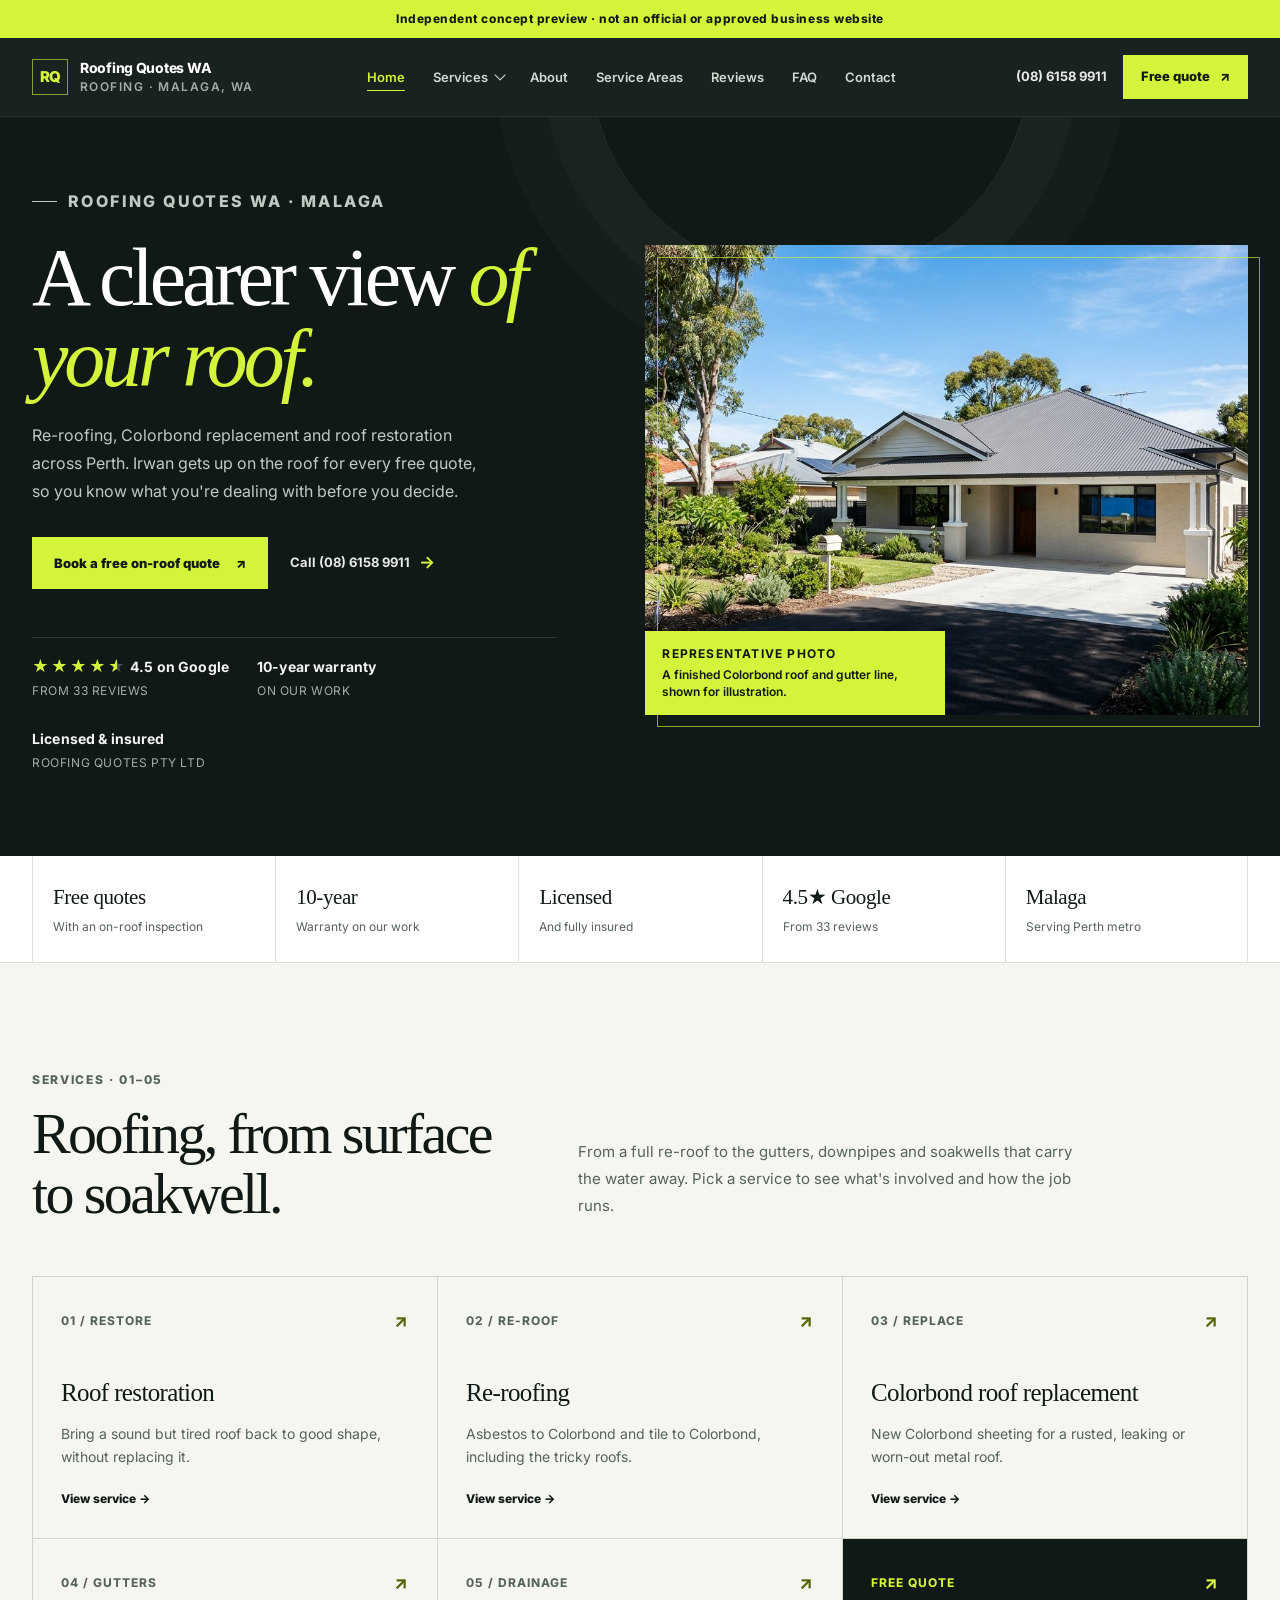
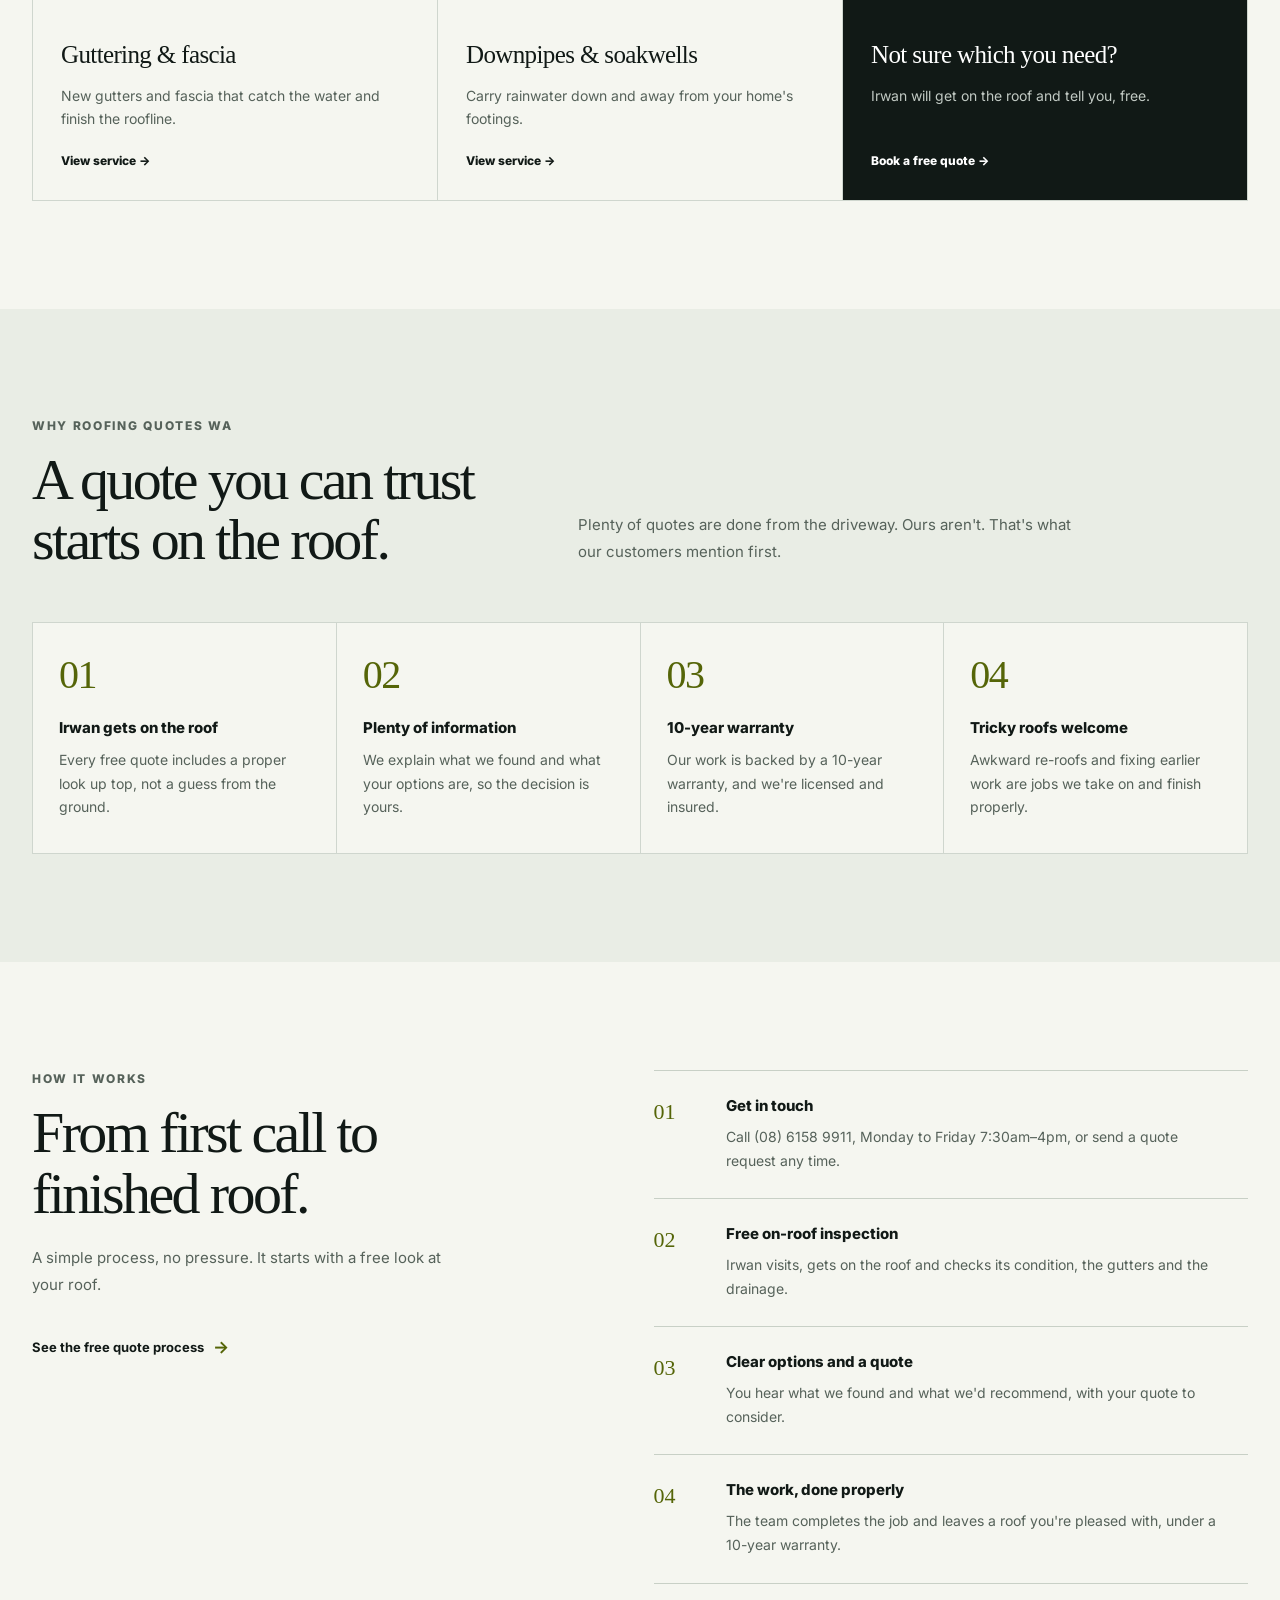
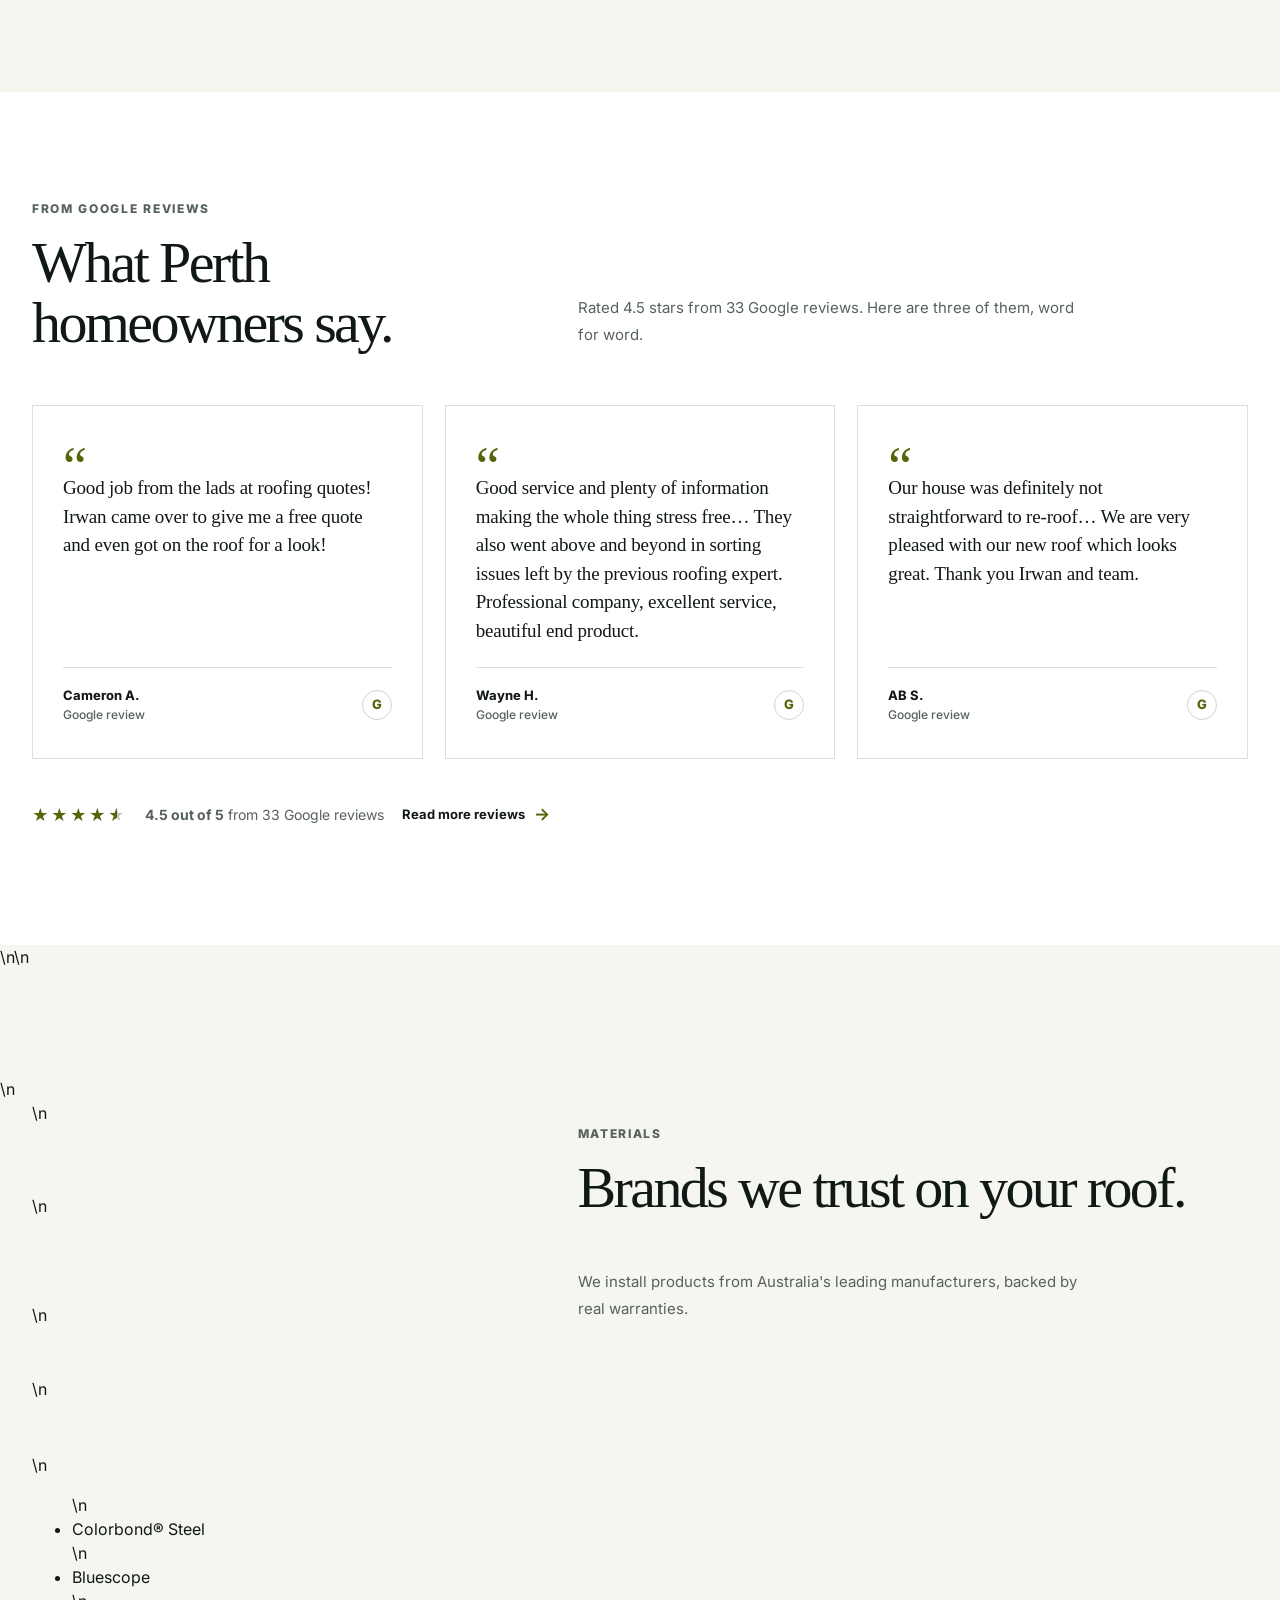
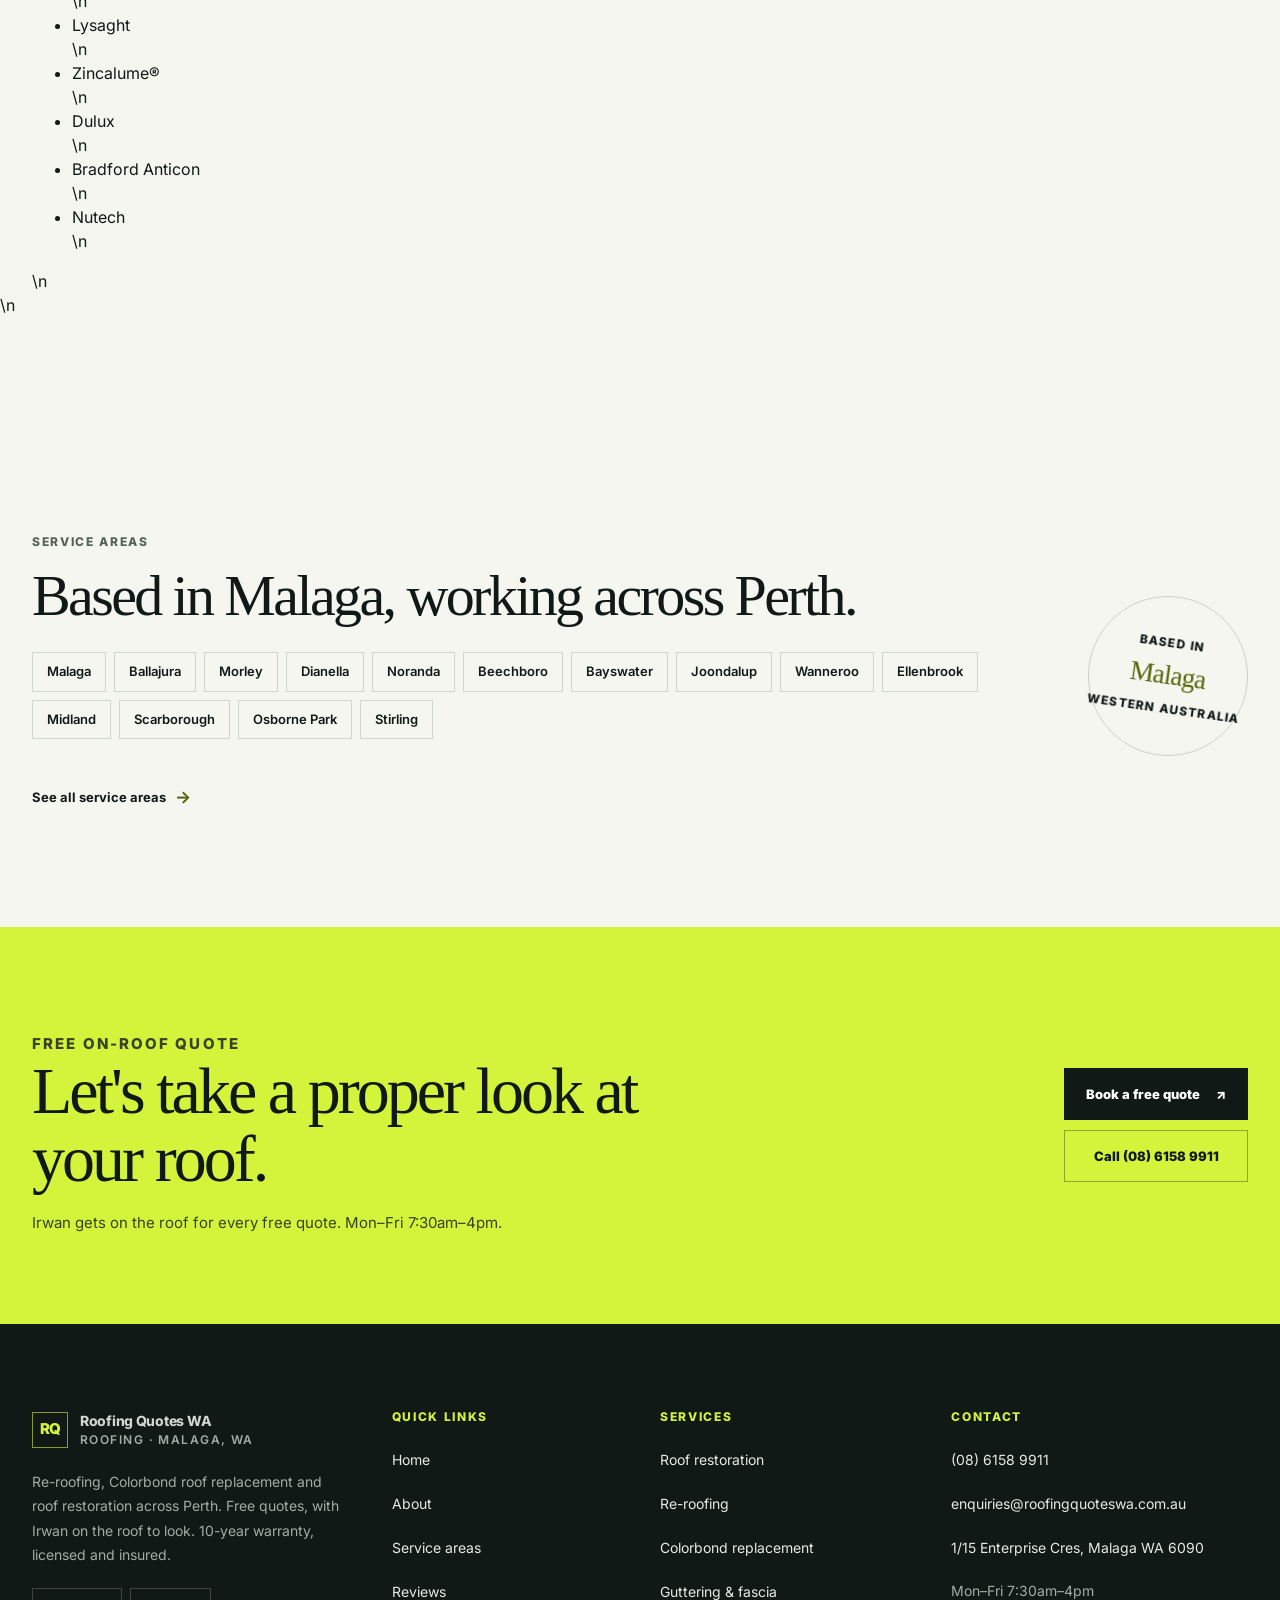
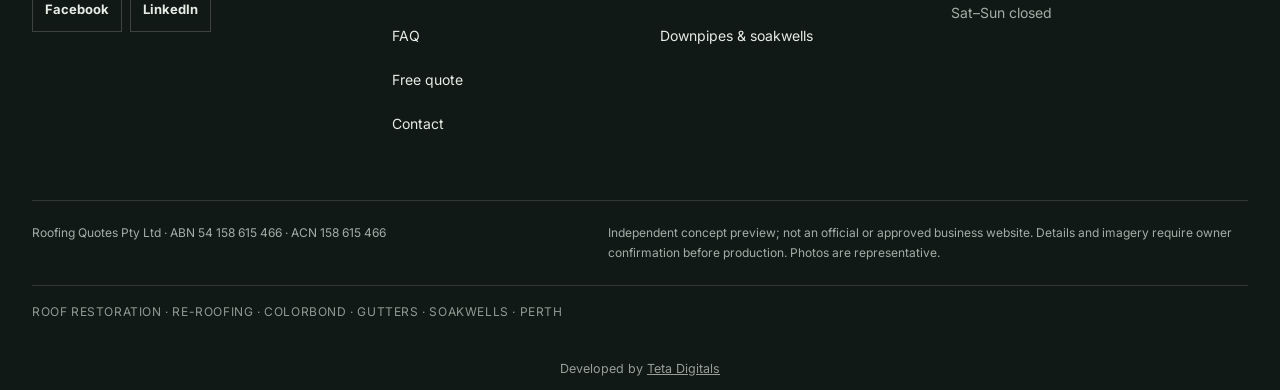
==== commit 15bd2728: "roofing-quotes-wa: add trusted brands strip from live site" ====
--- a/roofing-quotes-wa/index.html
+++ b/roofing-quotes-wa/index.html
@@ -438,7 +438,7 @@
       *, *::before, *::after { scroll-behavior: auto !important; animation: none !important; transition-duration: .01ms !important; }
       .js .reveal { opacity: 1; transform: none; }
     }
-  </style>
+  \n    .brand-strip { display: flex; flex-wrap: wrap; gap: 12px 34px; margin: 28px 0 0; padding: 0; list-style: none; }\n    .brand-strip li { font-family: var(--serif); font-size: 21px; letter-spacing: -.01em; color: var(--ink); opacity: .72; }\n  </style>
 </head>
 <body>
   <a class="skip" href="#main" id="skip">Skip to content</a>
@@ -590,7 +590,7 @@
             <a class="text-link text-link--dark" href="#/reviews">Read more reviews <span aria-hidden="true">→</span></a>
           </div>
         </div>
-      </section>
+      </section>\n\n      <section class="section">\n        <div class="wrap">\n          <div class="section-heading reveal">\n            <div><p class="kicker">Materials</p><h2>Brands we trust on your roof.</h2></div>\n            <p>We install products from Australia's leading manufacturers, backed by real warranties.</p>\n          </div>\n          <ul class="brand-strip reveal">\n            <li>Colorbond&reg; Steel</li>\n            <li>Bluescope</li>\n            <li>Lysaght</li>\n            <li>Zincalume&reg;</li>\n            <li>Dulux</li>\n            <li>Bradford Anticon</li>\n            <li>Nutech</li>\n          </ul>\n        </div>\n      </section>
 
       <section class="section" aria-labelledby="home-areas">
         <div class="wrap areas-teaser">
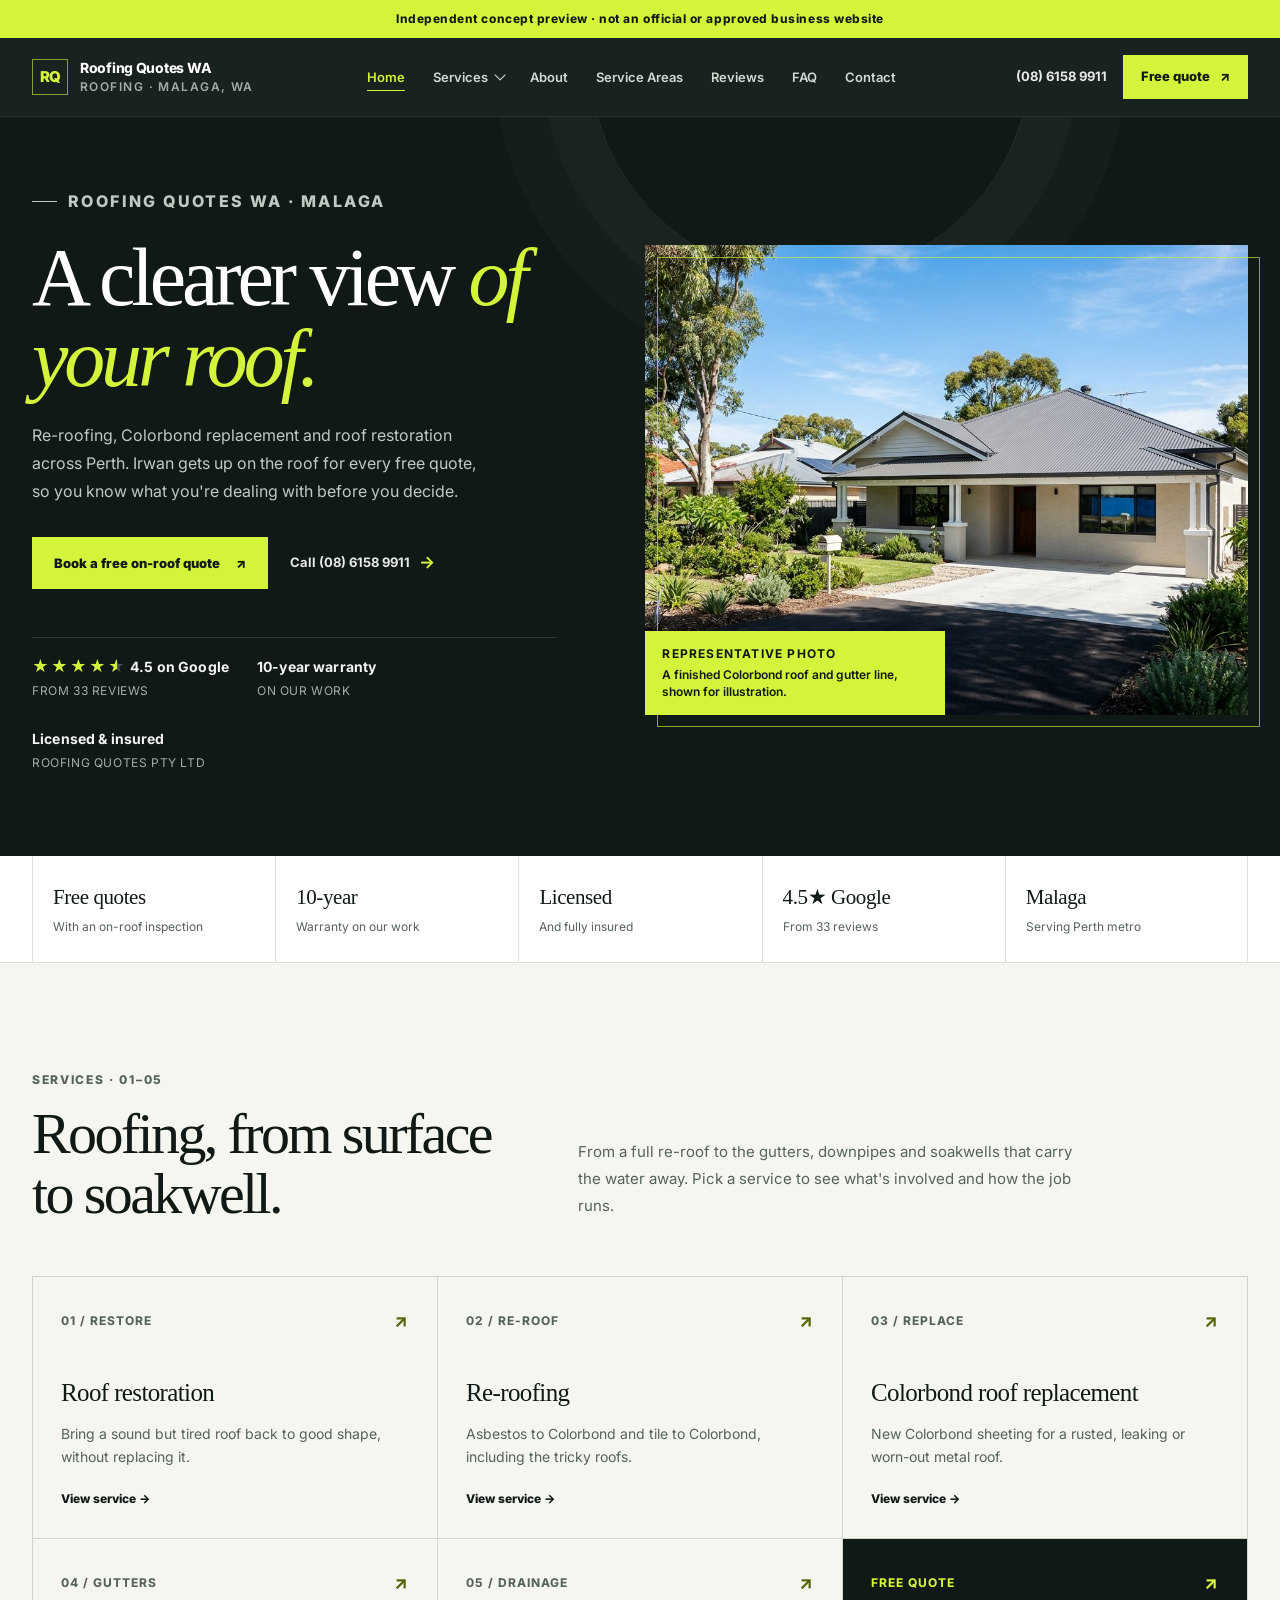
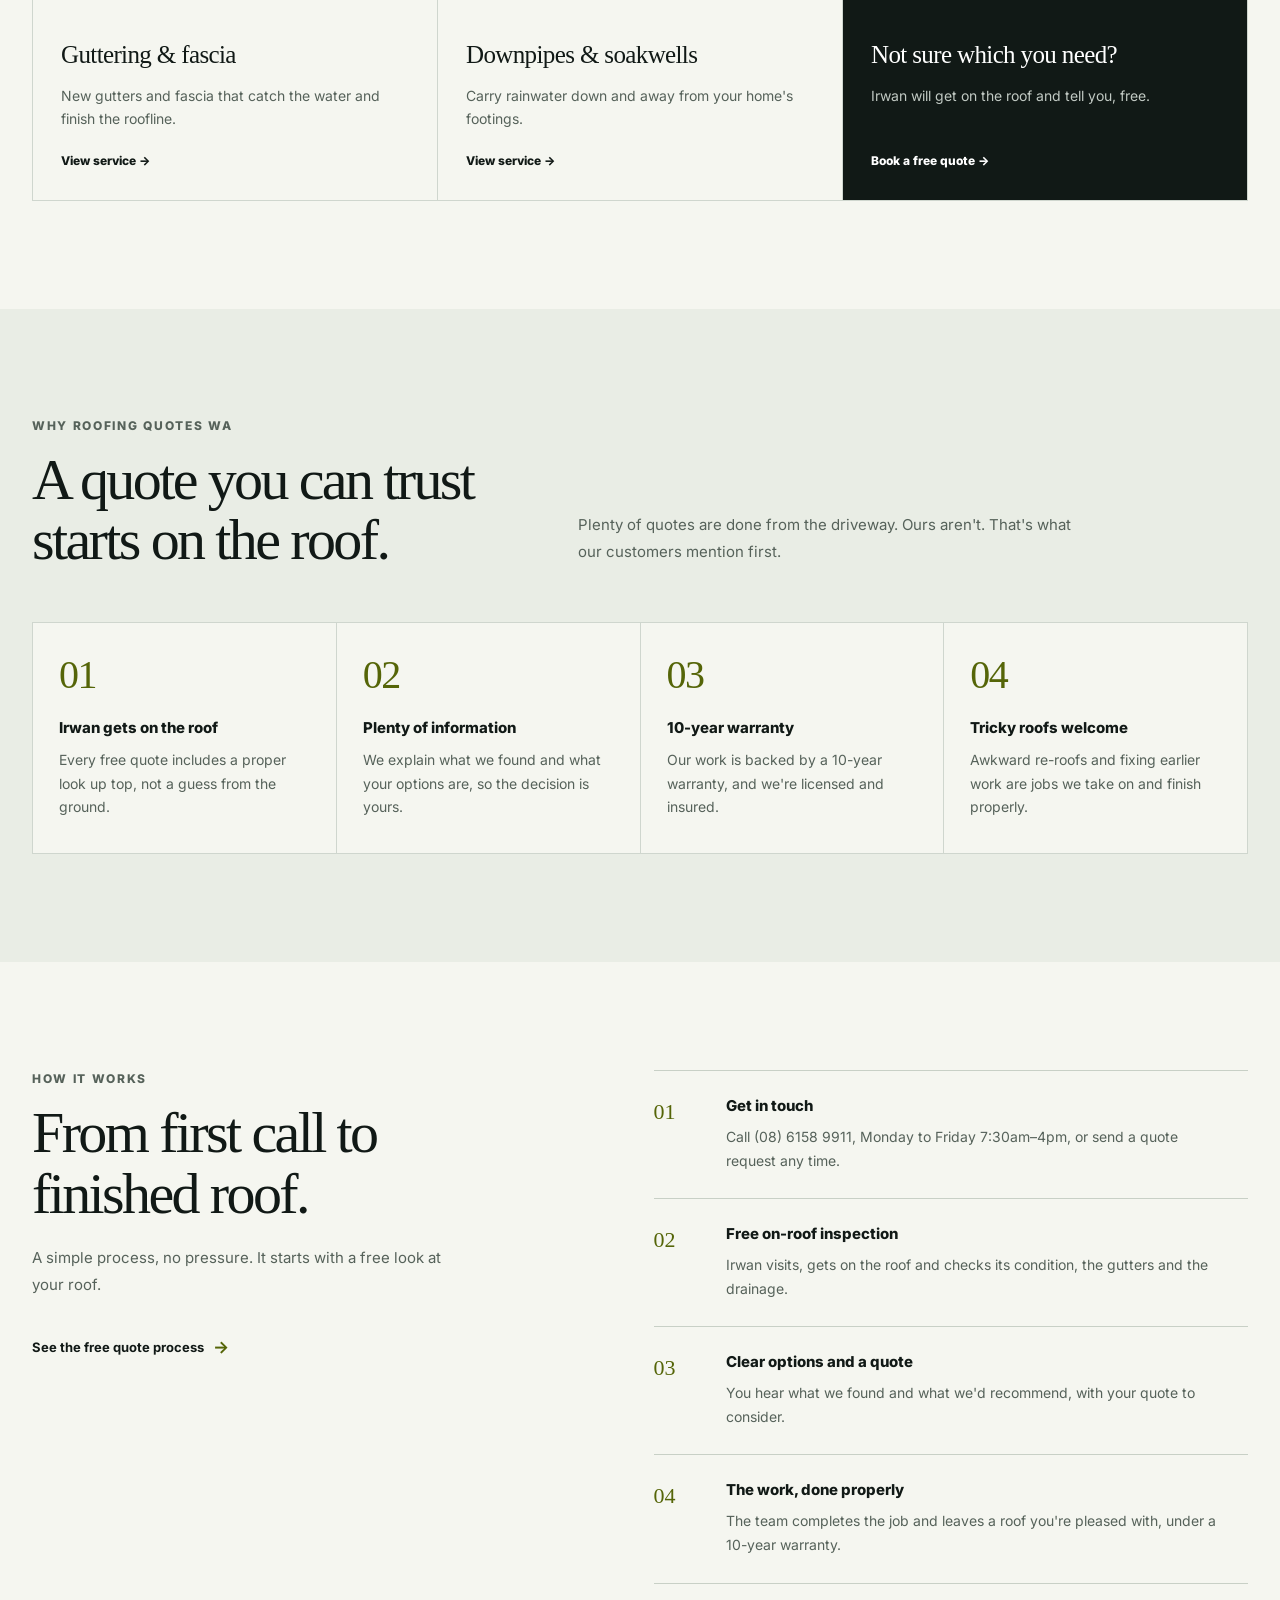
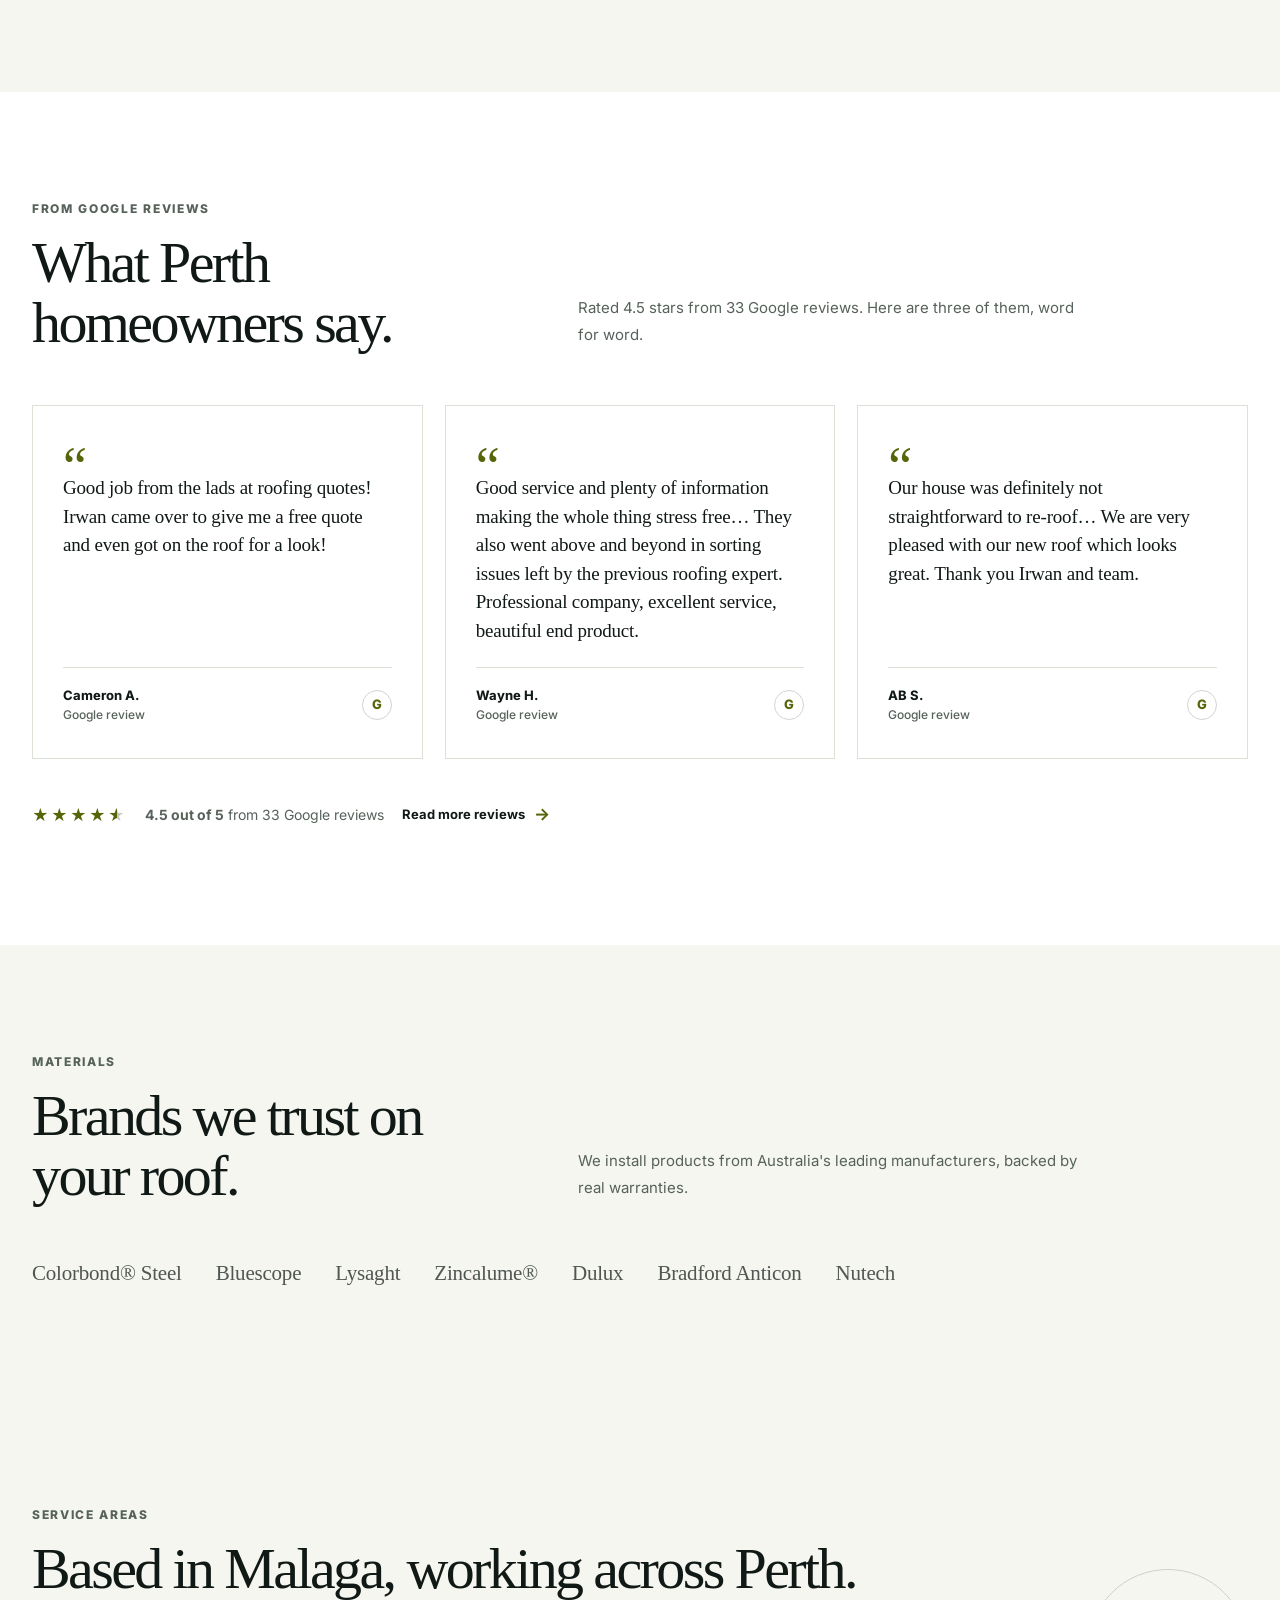
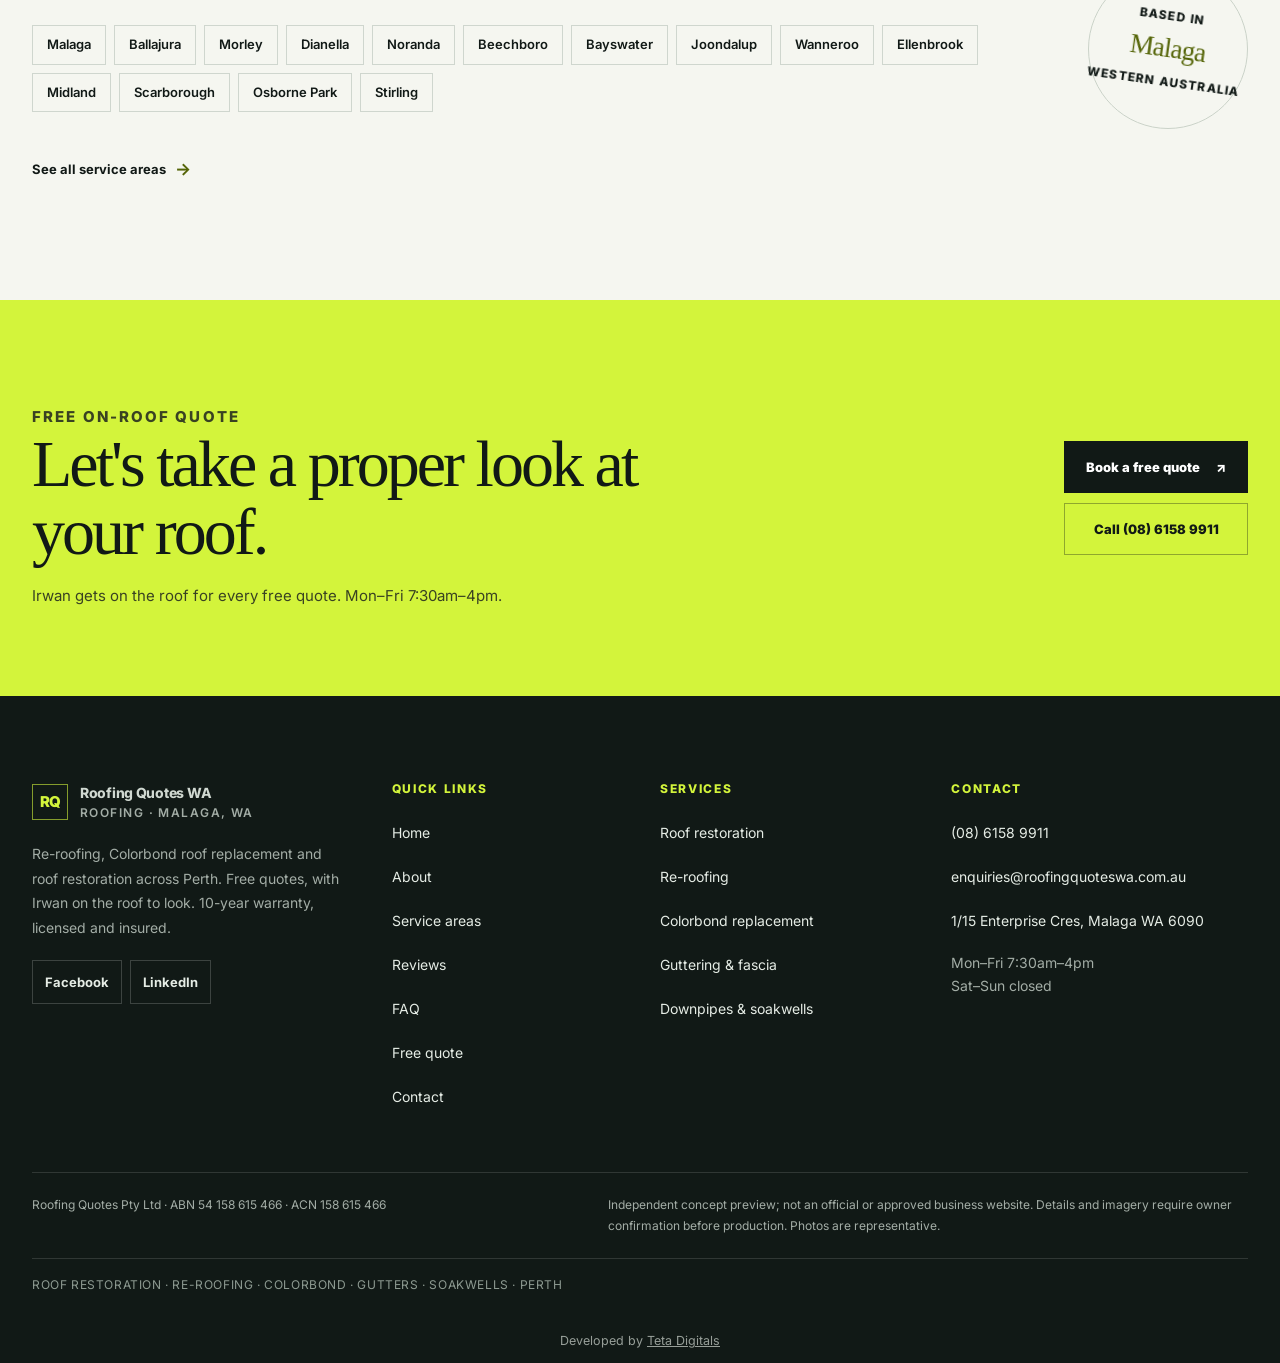
==== commit 0918d298: "roofing-quotes-wa: add trusted brands strip from live site" ====
--- a/roofing-quotes-wa/index.html
+++ b/roofing-quotes-wa/index.html
@@ -438,7 +438,10 @@
       *, *::before, *::after { scroll-behavior: auto !important; animation: none !important; transition-duration: .01ms !important; }
       .js .reveal { opacity: 1; transform: none; }
     }
-  \n    .brand-strip { display: flex; flex-wrap: wrap; gap: 12px 34px; margin: 28px 0 0; padding: 0; list-style: none; }\n    .brand-strip li { font-family: var(--serif); font-size: 21px; letter-spacing: -.01em; color: var(--ink); opacity: .72; }\n  </style>
+  
+    .brand-strip { display: flex; flex-wrap: wrap; gap: 12px 34px; margin: 28px 0 0; padding: 0; list-style: none; }
+    .brand-strip li { font-family: var(--serif); font-size: 21px; letter-spacing: -.01em; color: var(--ink); opacity: .72; }
+  </style>
 </head>
 <body>
   <a class="skip" href="#main" id="skip">Skip to content</a>
@@ -590,7 +593,24 @@
             <a class="text-link text-link--dark" href="#/reviews">Read more reviews <span aria-hidden="true">→</span></a>
           </div>
         </div>
-      </section>\n\n      <section class="section">\n        <div class="wrap">\n          <div class="section-heading reveal">\n            <div><p class="kicker">Materials</p><h2>Brands we trust on your roof.</h2></div>\n            <p>We install products from Australia's leading manufacturers, backed by real warranties.</p>\n          </div>\n          <ul class="brand-strip reveal">\n            <li>Colorbond&reg; Steel</li>\n            <li>Bluescope</li>\n            <li>Lysaght</li>\n            <li>Zincalume&reg;</li>\n            <li>Dulux</li>\n            <li>Bradford Anticon</li>\n            <li>Nutech</li>\n          </ul>\n        </div>\n      </section>
+      </section>
+      <section class="section">
+        <div class="wrap">
+          <div class="section-heading reveal">
+            <div><p class="kicker">Materials</p><h2>Brands we trust on your roof.</h2></div>
+            <p>We install products from Australia's leading manufacturers, backed by real warranties.</p>
+          </div>
+          <ul class="brand-strip reveal">
+            <li>Colorbond&reg; Steel</li>
+            <li>Bluescope</li>
+            <li>Lysaght</li>
+            <li>Zincalume&reg;</li>
+            <li>Dulux</li>
+            <li>Bradford Anticon</li>
+            <li>Nutech</li>
+          </ul>
+        </div>
+      </section>
 
       <section class="section" aria-labelledby="home-areas">
         <div class="wrap areas-teaser">
